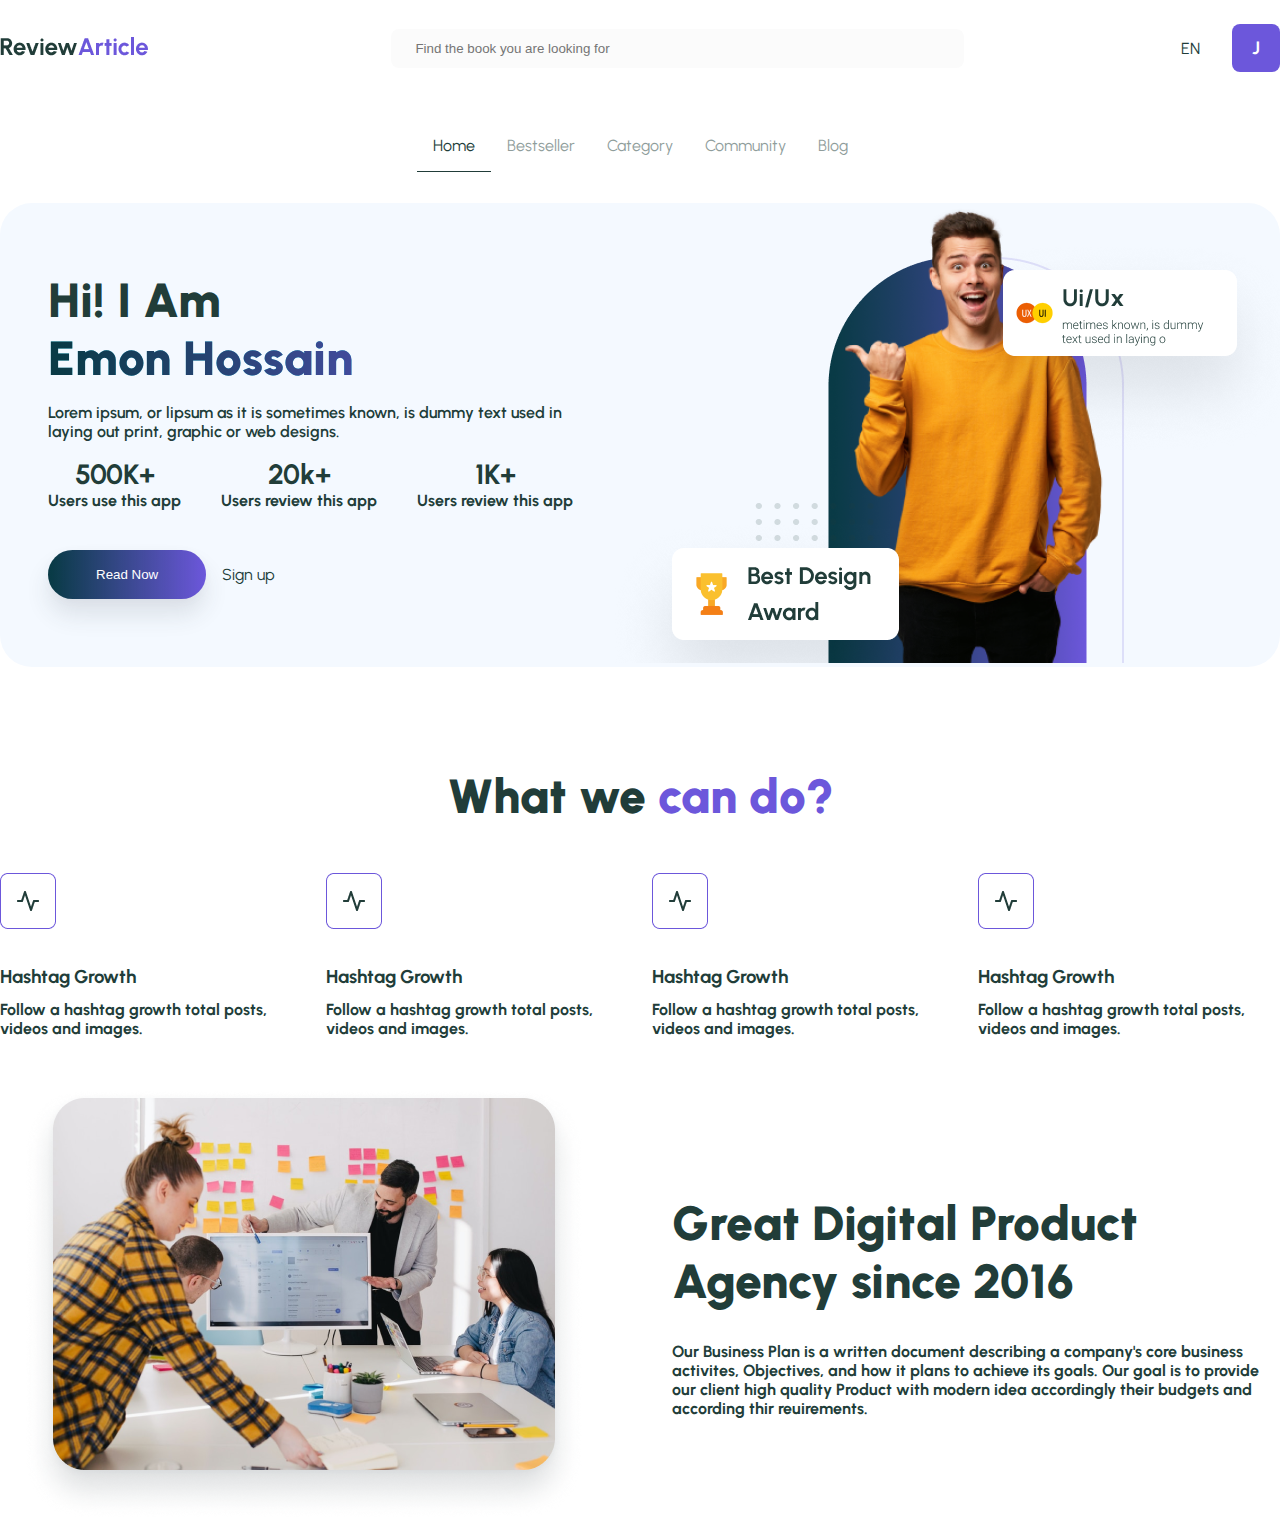
==== index.html @ e0dcfd5f "What we can do section" ====
<!DOCTYPE html>
<html lang="en">
  <head>
    <meta charset="UTF-8" />
    <meta http-equiv="X-UA-Compatible" content="IE=edge" />
    <meta name="viewport" content="width=device-width, initial-scale=1.0" />
    <title>Product Agency</title>
    <!-- FONT AWESOME -->
    <link
      rel="stylesheet"
      href="https://cdnjs.cloudflare.com/ajax/libs/font-awesome/6.2.1/css/all.min.css"
      integrity="sha512-MV7K8+y+gLIBoVD59lQIYicR65iaqukzvf/nwasF0nqhPay5w/9lJmVM2hMDcnK1OnMGCdVK+iQrJ7lzPJQd1w=="
      crossorigin="anonymous"
      referrerpolicy="no-referrer"
    />
    <!-- FAVICON -->
    <link rel="shortcut icon" href="favicon.ico" type="image/x-icon" />
    <!-- STYLESHEET -->
    <link rel="stylesheet" href="./styles/style.css" />
  </head>
  <body>
    <!-- HEADER SECTION -->
    <header class="header">
      <!-- NAVBAR SECTION -->
      <nav class="nav">
        <div class="navbar">
          <div class="navbar-logo">
            <img src="./images/ReviewArticle.png" alt="logo" />
          </div>
          <div class="navbar-search">
            <input
              type="text"
              placeholder="Find the book you are looking for"
            />
            <i id="search" class="fa-solid fa-magnifying-glass"></i>
          </div>
          <div class="navbar-items">
            <div class="navbar-item">
              <i class="fa-regular fa-bookmark"></i>
            </div>
            <div class="navbar-item">
              <i class="fa-regular fa-moon"></i>
            </div>
            <div class="navbar-item">EN</div>
            <div class="navbar-item item-j">J</div>
          </div>
        </div>
        <div class="nav-menu">
          <ul class="nav-menu-items">
            <li class="nav-menu-item hi-item"><a href="#">Home</a></li>
            <li class="nav-menu-item opa-item"><a href="#">Bestseller</a></li>
            <li class="nav-menu-item opa-item"><a href="#">Category</a></li>
            <li class="nav-menu-item opa-item"><a href="#">Community</a></li>
            <li class="nav-menu-item opa-item"><a href="#">Blog</a></li>
          </ul>
        </div>
      </nav>
    </header>
    <!-- MAIN SECTION -->
    <main class="main">
      <!--  BANNER SECTION -->
      <section class="banner">
        <div class="banner-details">
          <h2 class="banner-title title">Hi! I Am <br /></h2>
          <h2 class="color-title title">Emon Hossain</h2>
          <h4 class="banner-subtitle opacity-text">
            Lorem ipsum, or lipsum as it is sometimes known, is dummy text used
            in laying out print, graphic or web designs.
          </h4>
          <div class="banner-items">
            <div class="banner-item">
              <h3 class="banner-item-title">500K+</h3>
              <h4 class="banner-item-subtitle">Users use this app</h4>
            </div>
            <div class="banner-item">
              <h3 class="banner-item-title">20k+</h3>
              <h4 class="banner-item-subtitle">Users review this app</h4>
            </div>
            <div class="banner-item">
              <h3 class="banner-item-title">1K+</h3>
              <h4 class="banner-item-subtitle">Users review this app</h4>
            </div>
          </div>
          <div class="button">
            <button class="btn-primary">Read Now</button>
            <div class="btn-sign">
              Sign up <i class="fa-solid fa-arrow-right"></i>
            </div>
          </div>
        </div>
        <div class="banner-img">
          <img src="./images/Frame 3.png" alt="" />
        </div>
      </section>
      <!-- WHAT WE CAN DO -->
      <section class="what-we-do">
        <h2 class="do-title title">
          What we <span class="title-color">can do?</span>
        </h2>
        <div class="do-items">
          <div class="do-item">
            <img src="./images/icon/Frame 30.png" alt="img" />
            <h3 class="do-item-title">Hashtag Growth</h3>
            <h4 class="do-item-subtitle">
              Follow a hashtag growth total posts, videos and images.
            </h4>
          </div>
          <div class="do-item">
            <img src="./images/icon/Frame 30.png" alt="img" />
            <h3 class="do-item-title">Hashtag Growth</h3>
            <h4 class="do-item-subtitle">
              Follow a hashtag growth total posts, videos and images.
            </h4>
          </div>
          <div class="do-item">
            <img src="./images/icon/Frame 30.png" alt="img" />
            <h3 class="do-item-title">Hashtag Growth</h3>
            <h4 class="do-item-subtitle">
              Follow a hashtag growth total posts, videos and images.
            </h4>
          </div>
          <div class="do-item">
            <img src="./images/icon/Frame 30.png" alt="img" />
            <h3 class="do-item-title">Hashtag Growth</h3>
            <h4 class="do-item-subtitle">
              Follow a hashtag growth total posts, videos and images.
            </h4>
          </div>
        </div>
        <div class="agency-items">
          <div class="agency-items-img">
            <img src="./images/vimg.png" alt="img" />
          </div>
          <div class="agency-items-details">
            <h2 class="agency-items-details-title title">
              Great Digital Product Agency since 2016
            </h2>
            <h4 class="agency-items-details-subtitle">
              Our Business Plan is a written document describing a company's
              core business activites, Objectives, and how it plans to achieve
              its goals. Our goal is to provide our client high quality Product
              with modern idea accordingly their budgets and according thir
              reuirements.
            </h4>
          </div>
        </div>
      </section>
    </main>
  </body>
</html>
---- styles/style.css ----
/* FONT */
@import url("https://fonts.googleapis.com/css2?family=Urbanist:wght@400;500;600;700;800&display=swap");

/* UTILITIES */
:root {
  --primary-color: #6c57db;
  --secondary-color: linear-gradient(
      270.04deg,
      #6c57db 0.05%,
      rgba(12, 25, 31, 0.79) 97.84%
    ),
    #00b8d9;
  --bg-color: #f4f9ff;
  --main-text-color: #213d39;
  --white-text-color: #ffffff;
}

body {
  font-family: "Urbanist", sans-serif;
  color: var(--main-text-color);
}

* {
  margin: 0;
  padding: 0;
  box-sizing: border-box;
}

html {
  font-size: 16px;
}

.btn-primary {
  background: linear-gradient(
      270.04deg,
      #6c57db 0.05%,
      rgba(12, 25, 31, 0.79) 97.84%
    ),
    #00b8d9;
  box-shadow: 0px 2px 8px rgba(117, 131, 142, 0.04),
    0px 16px 24px rgba(52, 60, 68, 0.12);
  border-radius: 2rem;
  color: #ffffff;
  padding: 1.06rem 3rem;
  border: none;
}

.title {
  font-weight: 900;
  font-size: 3rem;
}

.title-color {
  color: var(--primary-color);
}

.opacity-text {
  font-weight: 600;
  font-size: 1rem;
  color: var(--main-text-color);
}

/* NAVBAR STYLES */
.navbar {
  display: flex;
  justify-content: space-between;
  align-items: center;
  gap: 2rem;
  max-width: 90rem;
  width: 100%;
  margin: auto;
  margin-top: 1.5rem;
  margin-bottom: 3rem;
}

.navbar-search {
  display: flex;
  align-items: center;
  justify-content: center;
  /* max-width: 60vh; */
  width: 100%;
}

.navbar-search input {
  padding: 0.75rem 1.5rem;
  background: #fbfbfb;
  color: #949ca9;
  border-radius: 0.5rem;
  max-width: 573px;
  width: 100%;
  border: none;
  /* margin: auto; */
}

#search {
  margin-left: -5.62rem;
}

.navbar-items {
  display: flex;
  justify-content: space-between;
  align-items: center;
  gap: 2rem;
}

.navbar-item {
  cursor: pointer;
}

.item-j {
  display: flex;
  justify-content: center;
  align-items: center;
  font-weight: 700;
  font-size: 1.125rem;
  width: 3rem;
  height: 3rem;
  border-radius: 0.5rem;
  background-color: var(--primary-color);
  color: var(--white-text-color);
}

.nav-menu {
  margin-bottom: 2rem;
  max-width: 90rem;
  width: 100%;
  margin: auto;
}

.nav-menu-items {
  display: flex;
  justify-content: center;
  align-items: center;
  list-style: none;
  padding: 1rem;
}

.hi-item a {
  color: var(--main-text-color);
  border-bottom: 1px solid var(--main-text-color);
}

.opa-item a {
  opacity: 0.5;
  color: var(--main-text-color);
}

.nav-menu-item {
  /* padding: 1rem; */
}

.nav-menu-item a {
  text-decoration: none;
  padding: 1rem;
}

/* BANNER SECTION */
.banner {
  display: flex;
  justify-content: space-evenly;
  align-items: center;
  gap: 1.5rem;
  max-width: 90rem;
  width: 100%;
  margin: auto;
  background: #f4f9ff;
  backdrop-filter: blur(80px);
  border-radius: 2rem;
  margin-top: 2rem;
}

.banner-details {
  padding: 1.5rem 0 1.5rem 3rem;
}

.banner-title {
  color: var(--main-text-color);
}

.color-title {
  background: var(--secondary-color);
  -webkit-background-clip: text;
  -webkit-text-fill-color: transparent;
  background-clip: text;
}

.banner-subtitle {
  margin: 1rem 0;
}

.banner-items {
  display: flex;
  align-items: center;
  gap: 2.5rem;
  margin-bottom: 2.5rem;
}

.banner-item {
  text-align: center;
}

.banner-item-title {
  font-size: 1.75rem;
  color: var(--main-text-color);
}

.banner-item-subtitle {
  color: var(--main-text-color);
}

.button {
  display: flex;
  align-items: center;
  gap: 1rem;
}

.btn-sign {
  display: flex;
  align-items: center;
  gap: 0.25rem;
  color: var(--main-text-color);
}

/* WHAT WE CAN DO STYLES */
.what-we-do {
  display: grid;
  grid-template-columns: repeat(1, 1fr);
  justify-items: center;
  gap: 3rem;
  margin: auto;
  margin-top: 6.25rem;
  max-width: 90rem;
  width: 100%;
}

.do-items {
  display: grid;
  grid-template-columns: repeat(4, 1fr);
  gap: 1.5rem;
}

.do-item-title {
  margin: 2rem 0 0.75rem;
}

.do-item-subtitle {
}

.agency-items {
  display: grid;
  grid-template-columns: repeat(2, 1fr);
  align-items: center;
  justify-items: center;
  gap: 4rem;
}

.agency-items-details-title {
  color: var(--main-text-color);
}

.agency-items-details-subtitle {
  margin-top: 2rem;
  color: var(--main-text-color);
}
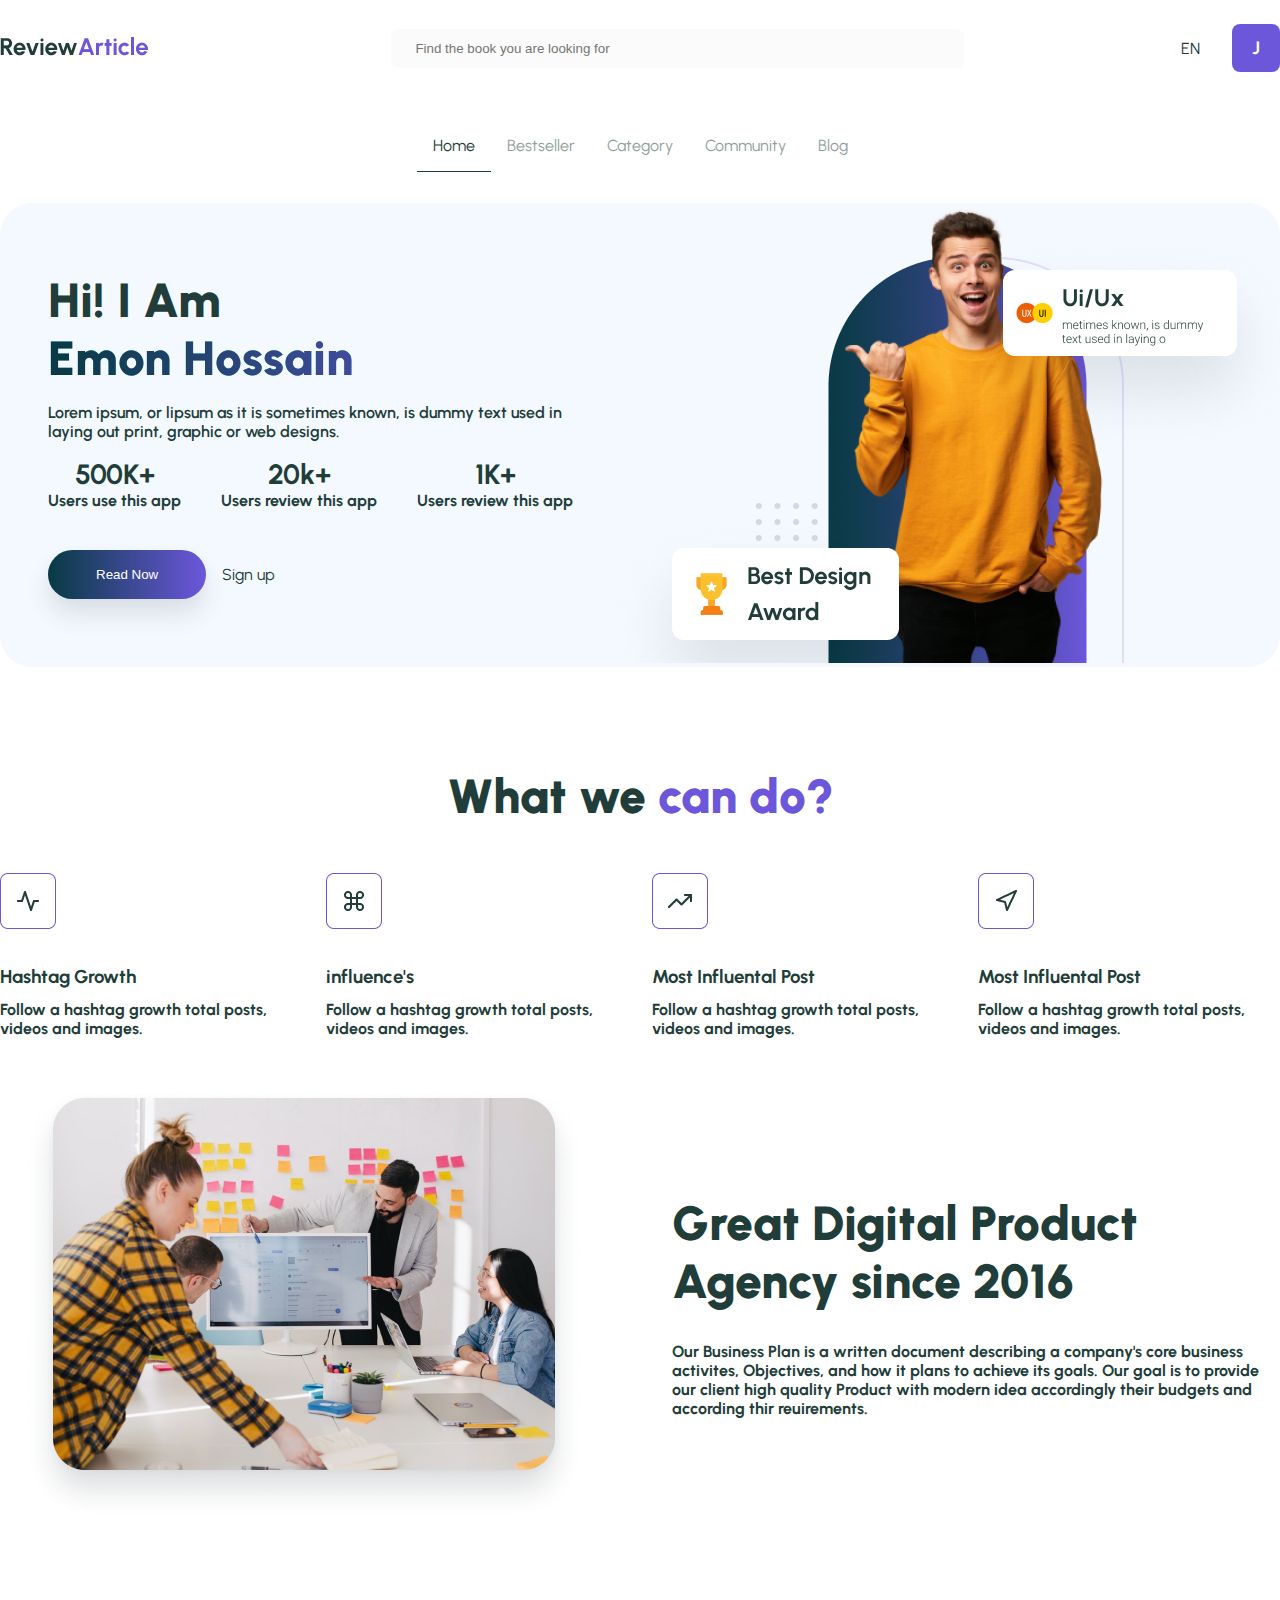
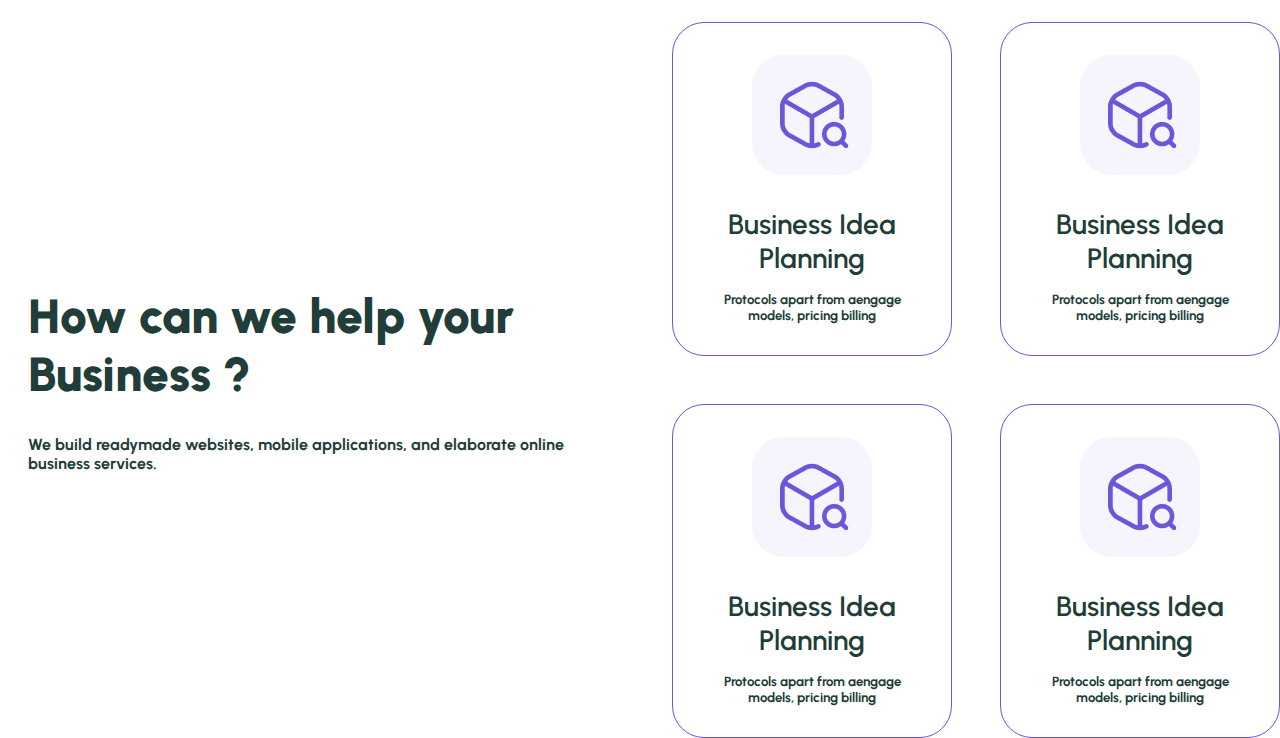
==== commit 1c9cf4e9: "Business section" ====
--- a/index.html
+++ b/index.html
@@ -106,22 +106,22 @@
             </h4>
           </div>
           <div class="do-item">
-            <img src="./images/icon/Frame 30.png" alt="img" />
-            <h3 class="do-item-title">Hashtag Growth</h3>
+            <img src="./images/icon/Frame 30 (1).png" alt="img" />
+            <h3 class="do-item-title">influence's</h3>
             <h4 class="do-item-subtitle">
               Follow a hashtag growth total posts, videos and images.
             </h4>
           </div>
           <div class="do-item">
-            <img src="./images/icon/Frame 30.png" alt="img" />
-            <h3 class="do-item-title">Hashtag Growth</h3>
+            <img src="./images/icon/Frame 30 (2).png" alt="img" />
+            <h3 class="do-item-title">Most Influental Post</h3>
             <h4 class="do-item-subtitle">
               Follow a hashtag growth total posts, videos and images.
             </h4>
           </div>
           <div class="do-item">
-            <img src="./images/icon/Frame 30.png" alt="img" />
-            <h3 class="do-item-title">Hashtag Growth</h3>
+            <img src="./images/icon/Frame 30 (3).png" alt="img" />
+            <h3 class="do-item-title">Most Influental Post</h3>
             <h4 class="do-item-subtitle">
               Follow a hashtag growth total posts, videos and images.
             </h4>
@@ -145,6 +145,48 @@
           </div>
         </div>
       </section>
+      <!-- BUSINESS SECTION -->
+      <section class="business">
+        <div class="business-details">
+          <h2 class="business-details-title title">
+            How can we help your Business ?
+          </h2>
+          <h4 class="business-details-subtile">
+            We build readymade websites, mobile applications, and elaborate
+            online business services.
+          </h4>
+        </div>
+        <div class="business-items">
+          <div class="business-item">
+            <img src="./images/icon/Frame 6836.png" alt="icon" />
+            <h3 class="business-item-title">Business Idea Planning</h3>
+            <h5 class="business-item-subtitle">
+              Protocols apart from aengage models, pricing billing
+            </h5>
+          </div>
+          <div class="business-item">
+            <img src="./images/icon/Frame 6836.png" alt="icon" />
+            <h3 class="business-item-title">Business Idea Planning</h3>
+            <h5 class="business-item-subtitle">
+              Protocols apart from aengage models, pricing billing
+            </h5>
+          </div>
+          <div class="business-item">
+            <img src="./images/icon/Frame 6836.png" alt="icon" />
+            <h3 class="business-item-title">Business Idea Planning</h3>
+            <h5 class="business-item-subtitle">
+              Protocols apart from aengage models, pricing billing
+            </h5>
+          </div>
+          <div class="business-item">
+            <img src="./images/icon/Frame 6836.png" alt="icon" />
+            <h3 class="business-item-title">Business Idea Planning</h3>
+            <h5 class="business-item-subtitle">
+              Protocols apart from aengage models, pricing billing
+            </h5>
+          </div>
+        </div>
+      </section>
     </main>
   </body>
 </html>
--- a/styles/style.css
+++ b/styles/style.css
@@ -262,3 +262,46 @@
   margin-top: 2rem;
   color: var(--main-text-color);
 }
+
+/* BUSINESS STYLES */
+.business {
+  display: grid;
+  grid-template-columns: repeat(2, 1fr);
+  justify-items: center;
+  align-items: center;
+  gap: 4rem;
+  max-width: 90rem;
+  width: 100%;
+  margin: auto;
+  margin-top: 6rem;
+}
+
+.business-details {
+  padding: 0 0 0 1.75rem;
+}
+
+.business-details-title {
+  margin-bottom: 2rem;
+}
+
+.business-items {
+  display: grid;
+  grid-template-columns: repeat(2, 1fr);
+  gap: 3rem;
+}
+
+.business-item {
+  border: 1px solid #6c57db;
+  border-radius: 32px;
+  padding: 2rem;
+  text-align: center;
+}
+
+.business-item-title {
+  font-weight: 600;
+  font-size: 28px;
+  margin: 1.75rem 0 1rem;
+}
+
+.business-item-subtitle {
+}
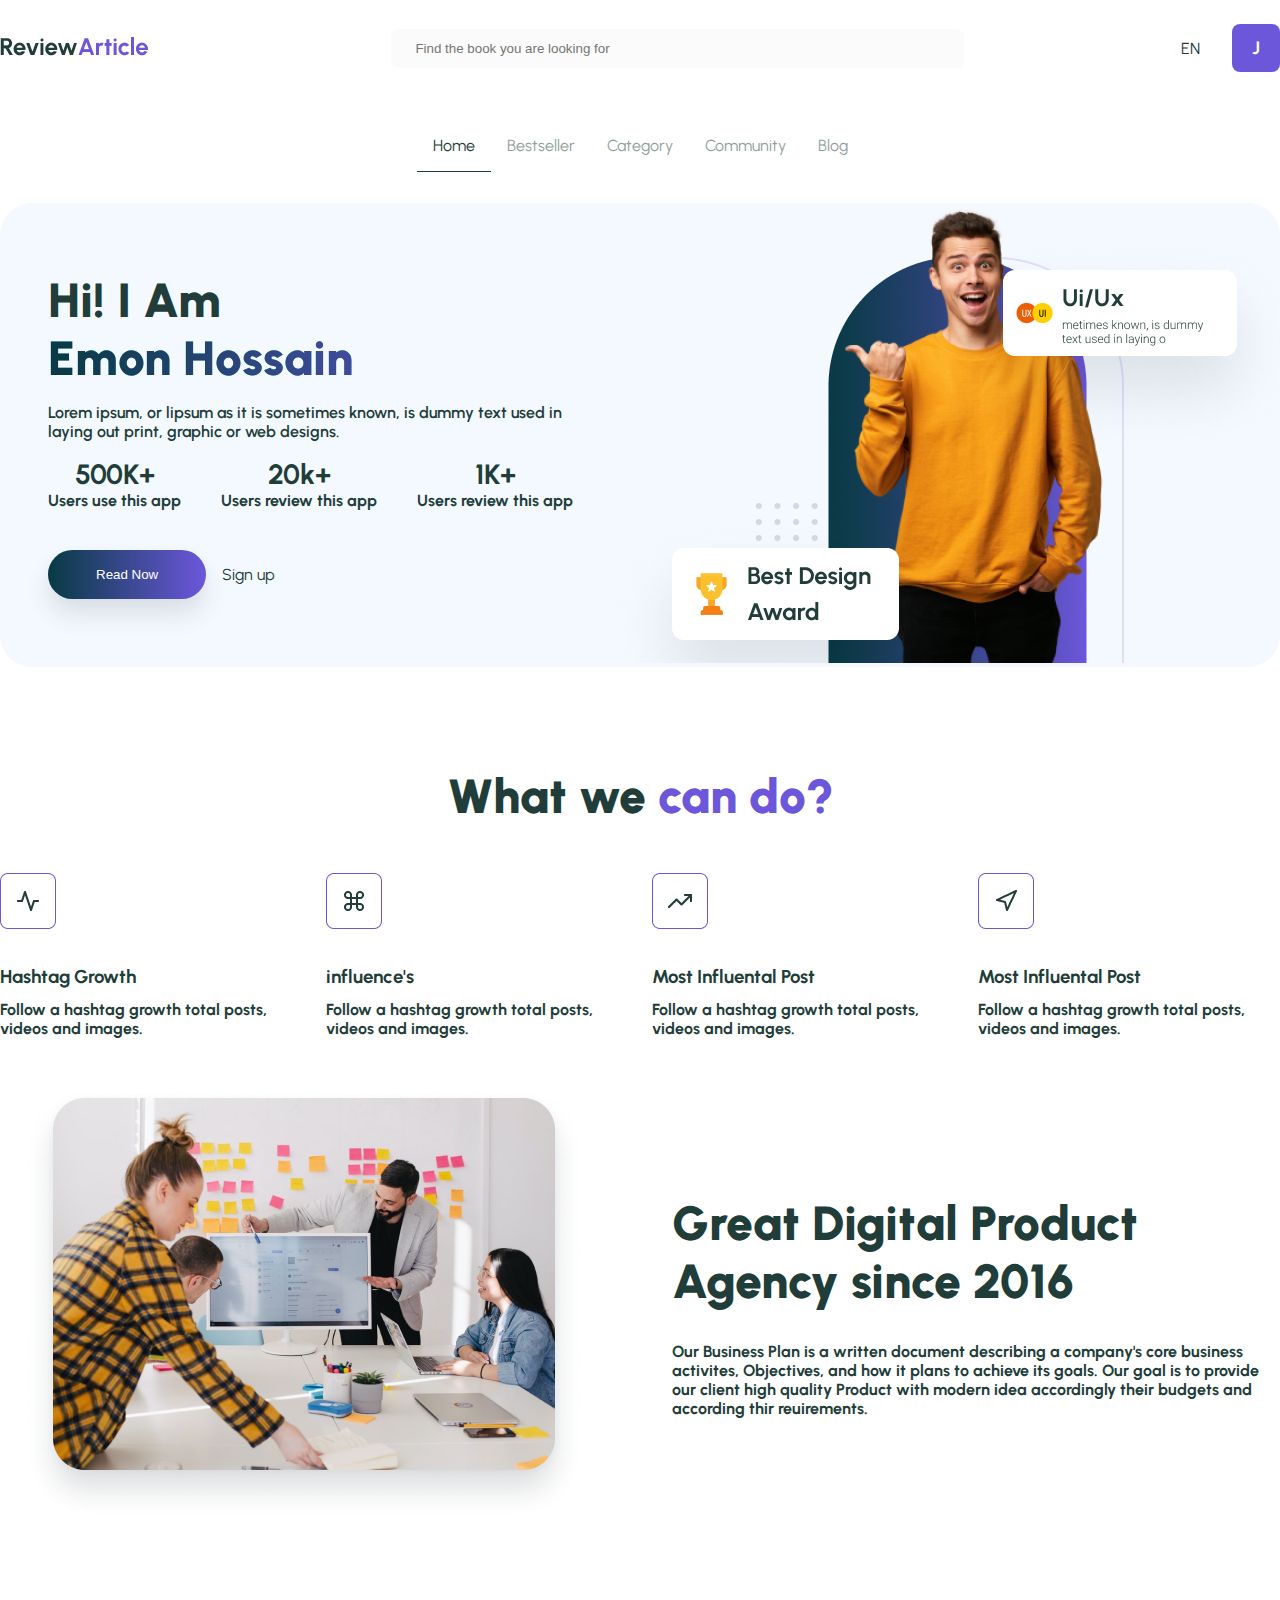
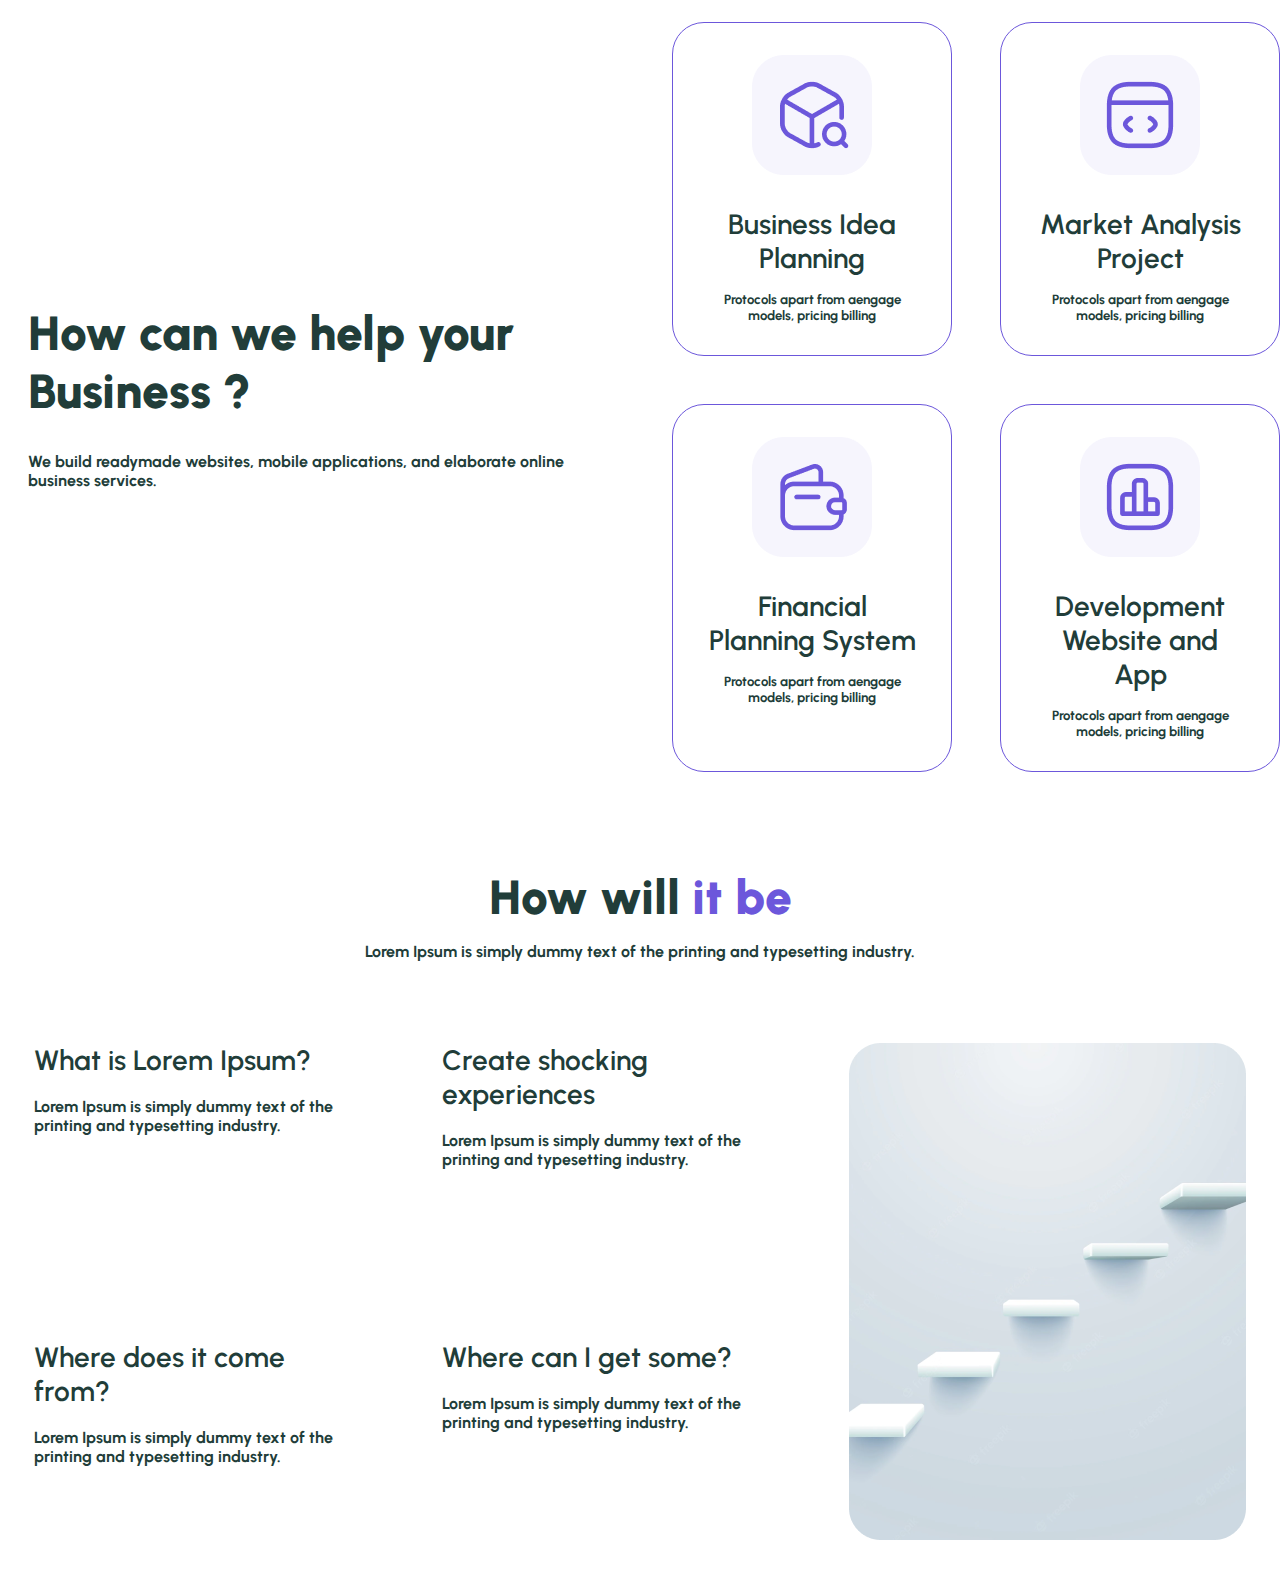
==== commit 4dbb79b1: "experience section" ====
--- a/index.html
+++ b/index.html
@@ -165,25 +165,72 @@
             </h5>
           </div>
           <div class="business-item">
-            <img src="./images/icon/Frame 6836.png" alt="icon" />
-            <h3 class="business-item-title">Business Idea Planning</h3>
-            <h5 class="business-item-subtitle">
-              Protocols apart from aengage models, pricing billing
-            </h5>
-          </div>
-          <div class="business-item">
-            <img src="./images/icon/Frame 6836.png" alt="icon" />
-            <h3 class="business-item-title">Business Idea Planning</h3>
-            <h5 class="business-item-subtitle">
-              Protocols apart from aengage models, pricing billing
-            </h5>
-          </div>
-          <div class="business-item">
-            <img src="./images/icon/Frame 6836.png" alt="icon" />
-            <h3 class="business-item-title">Business Idea Planning</h3>
-            <h5 class="business-item-subtitle">
-              Protocols apart from aengage models, pricing billing
-            </h5>
+            <img src="./images/icon/Frame 6833.png" alt="icon" />
+            <h3 class="business-item-title">Market Analysis Project</h3>
+            <h5 class="business-item-subtitle">
+              Protocols apart from aengage models, pricing billing
+            </h5>
+          </div>
+          <div class="business-item">
+            <img src="./images/icon/Frame 6835.png" alt="icon" />
+            <h3 class="business-item-title">Financial Planning System</h3>
+            <h5 class="business-item-subtitle">
+              Protocols apart from aengage models, pricing billing
+            </h5>
+          </div>
+          <div class="business-item">
+            <img src="./images/icon/Frame 6834.png" alt="icon" />
+            <h3 class="business-item-title">Development Website and App</h3>
+            <h5 class="business-item-subtitle">
+              Protocols apart from aengage models, pricing billing
+            </h5>
+          </div>
+        </div>
+      </section>
+      <!-- EXPERIENCE SECTION -->
+      <section class="experience">
+        <div class="experience-details">
+          <h2 class="experience-details-title title">
+            How will <span class="title-color">it be</span>
+          </h2>
+          <h4 class="experience-details-subtitle">
+            Lorem Ipsum is simply dummy text of the printing and typesetting
+            industry.
+          </h4>
+        </div>
+        <div class="experience-info-items">
+          <div class="experience-info-item">
+            <h2 class="experience-info-item-title">What is Lorem Ipsum?</h2>
+            <h4 class="experience-info-item-subtitle">
+              Lorem Ipsum is simply dummy text of the printing and typesetting
+              industry.
+            </h4>
+          </div>
+          <div class="experience-info-item">
+            <h2 class="experience-info-item-title">
+              Create shocking experiences
+            </h2>
+            <h4 class="experience-info-item-subtitle">
+              Lorem Ipsum is simply dummy text of the printing and typesetting
+              industry.
+            </h4>
+          </div>
+          <div class="experience-info-item item-img">
+            <img src="./images/Frame 4176.png" alt="img" />
+          </div>
+          <div class="experience-info-item">
+            <h2 class="experience-info-item-title">Where does it come from?</h2>
+            <h4 class="experience-info-item-subtitle">
+              Lorem Ipsum is simply dummy text of the printing and typesetting
+              industry.
+            </h4>
+          </div>
+          <div class="experience-info-item">
+            <h2 class="experience-info-item-title">Where can I get some?</h2>
+            <h4 class="experience-info-item-subtitle">
+              Lorem Ipsum is simply dummy text of the printing and typesetting
+              industry.
+            </h4>
           </div>
         </div>
       </section>
--- a/styles/style.css
+++ b/styles/style.css
@@ -305,3 +305,54 @@
 
 .business-item-subtitle {
 }
+
+/* EXPERIENCE STYLES */
+.experience {
+  display: grid;
+  grid-template-columns: repeat(1, 1fr);
+  align-items: center;
+  justify-items: center;
+  gap: 3rem;
+  max-width: 90rem;
+  width: 100%;
+  margin: auto;
+  margin-top: 6rem;
+}
+
+.experience-details {
+  text-align: center;
+}
+
+.experience-details-title {
+  margin-bottom: 1rem;
+}
+
+.experience-info-items {
+  display: grid;
+  grid-template-columns: repeat(3, 1fr);
+  grid-template-rows: repeat(2, 1fr);
+  gap: 1.5rem;
+}
+
+.experience-info-item {
+  border-radius: 32px;
+  padding: 2rem;
+  border: 2px solid white;
+}
+
+.experience-info-item:hover {
+  border: 2px solid #6c57db;
+}
+
+.item-img {
+  grid-row: span 2;
+}
+
+.experience-info-item-title {
+  font-weight: 600;
+  font-size: 1.75rem;
+}
+
+.experience-info-item-subtitle {
+  margin-top: 1.25rem;
+}
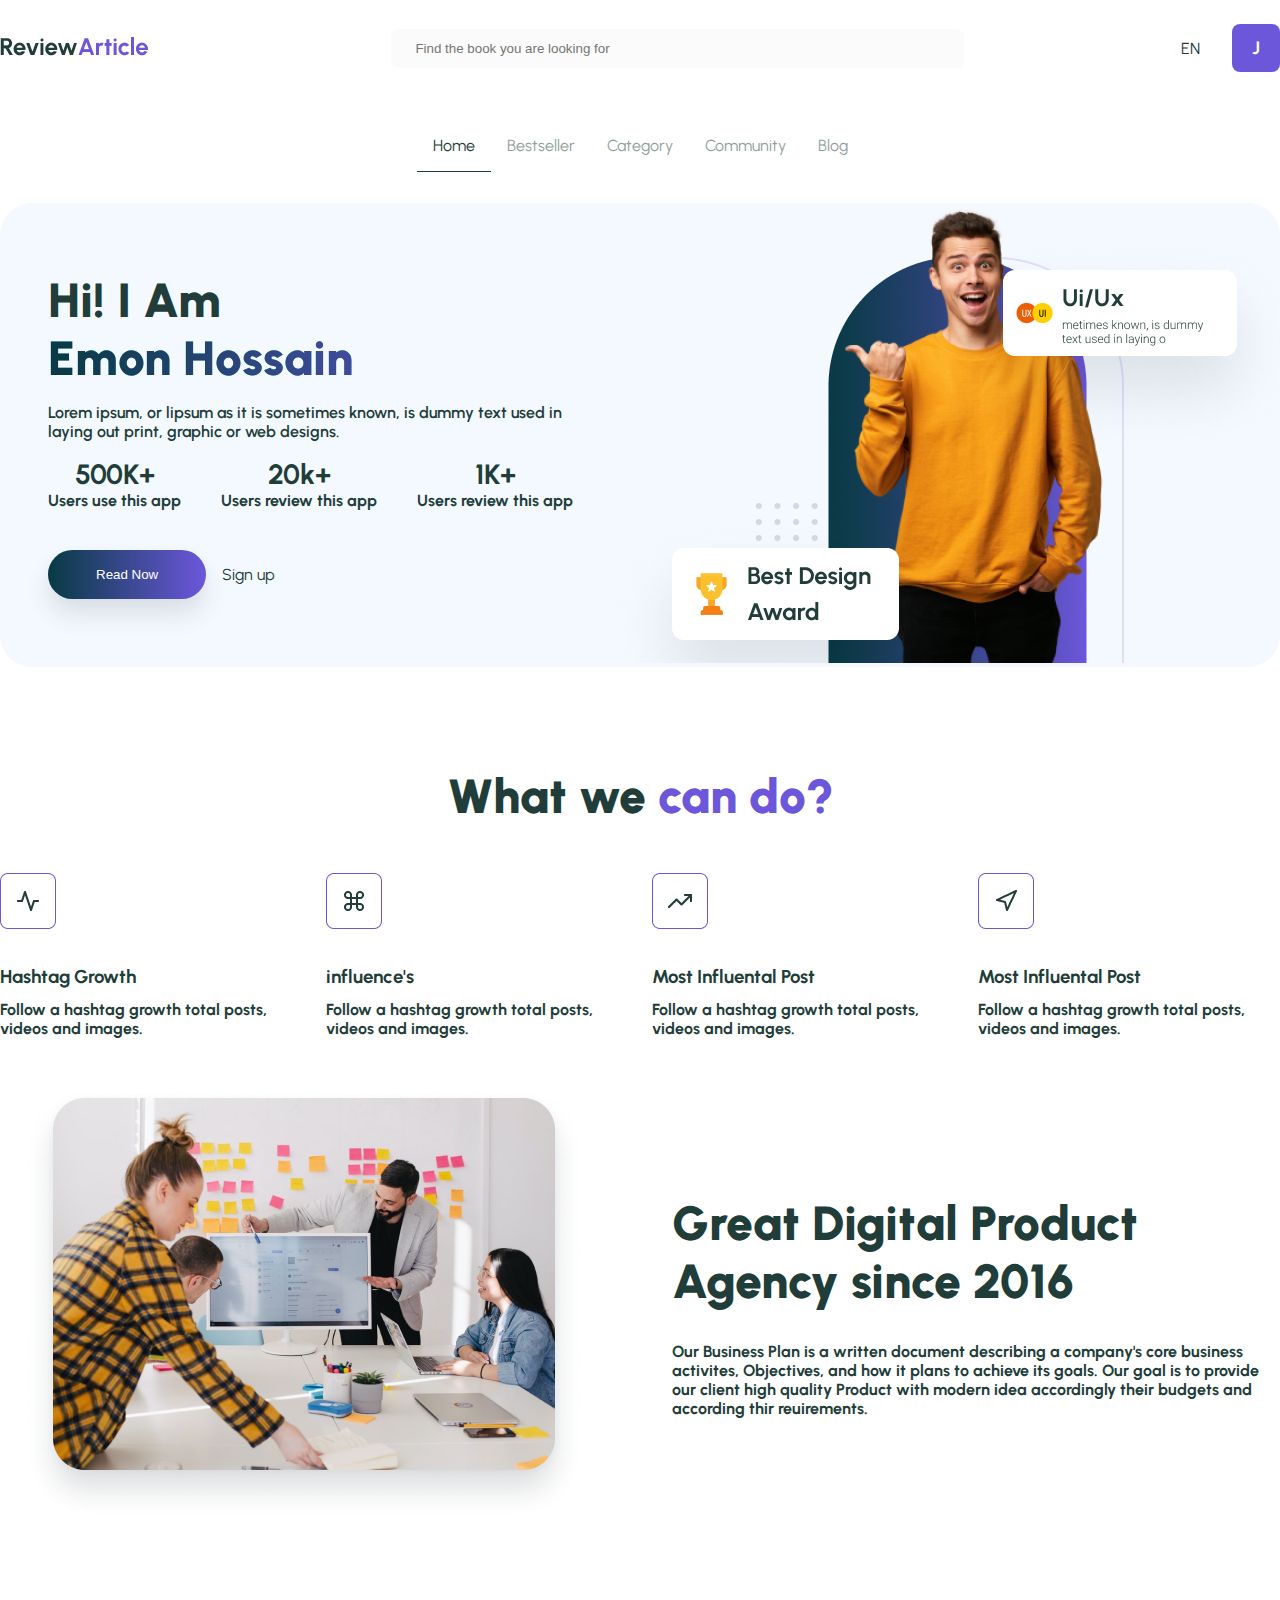
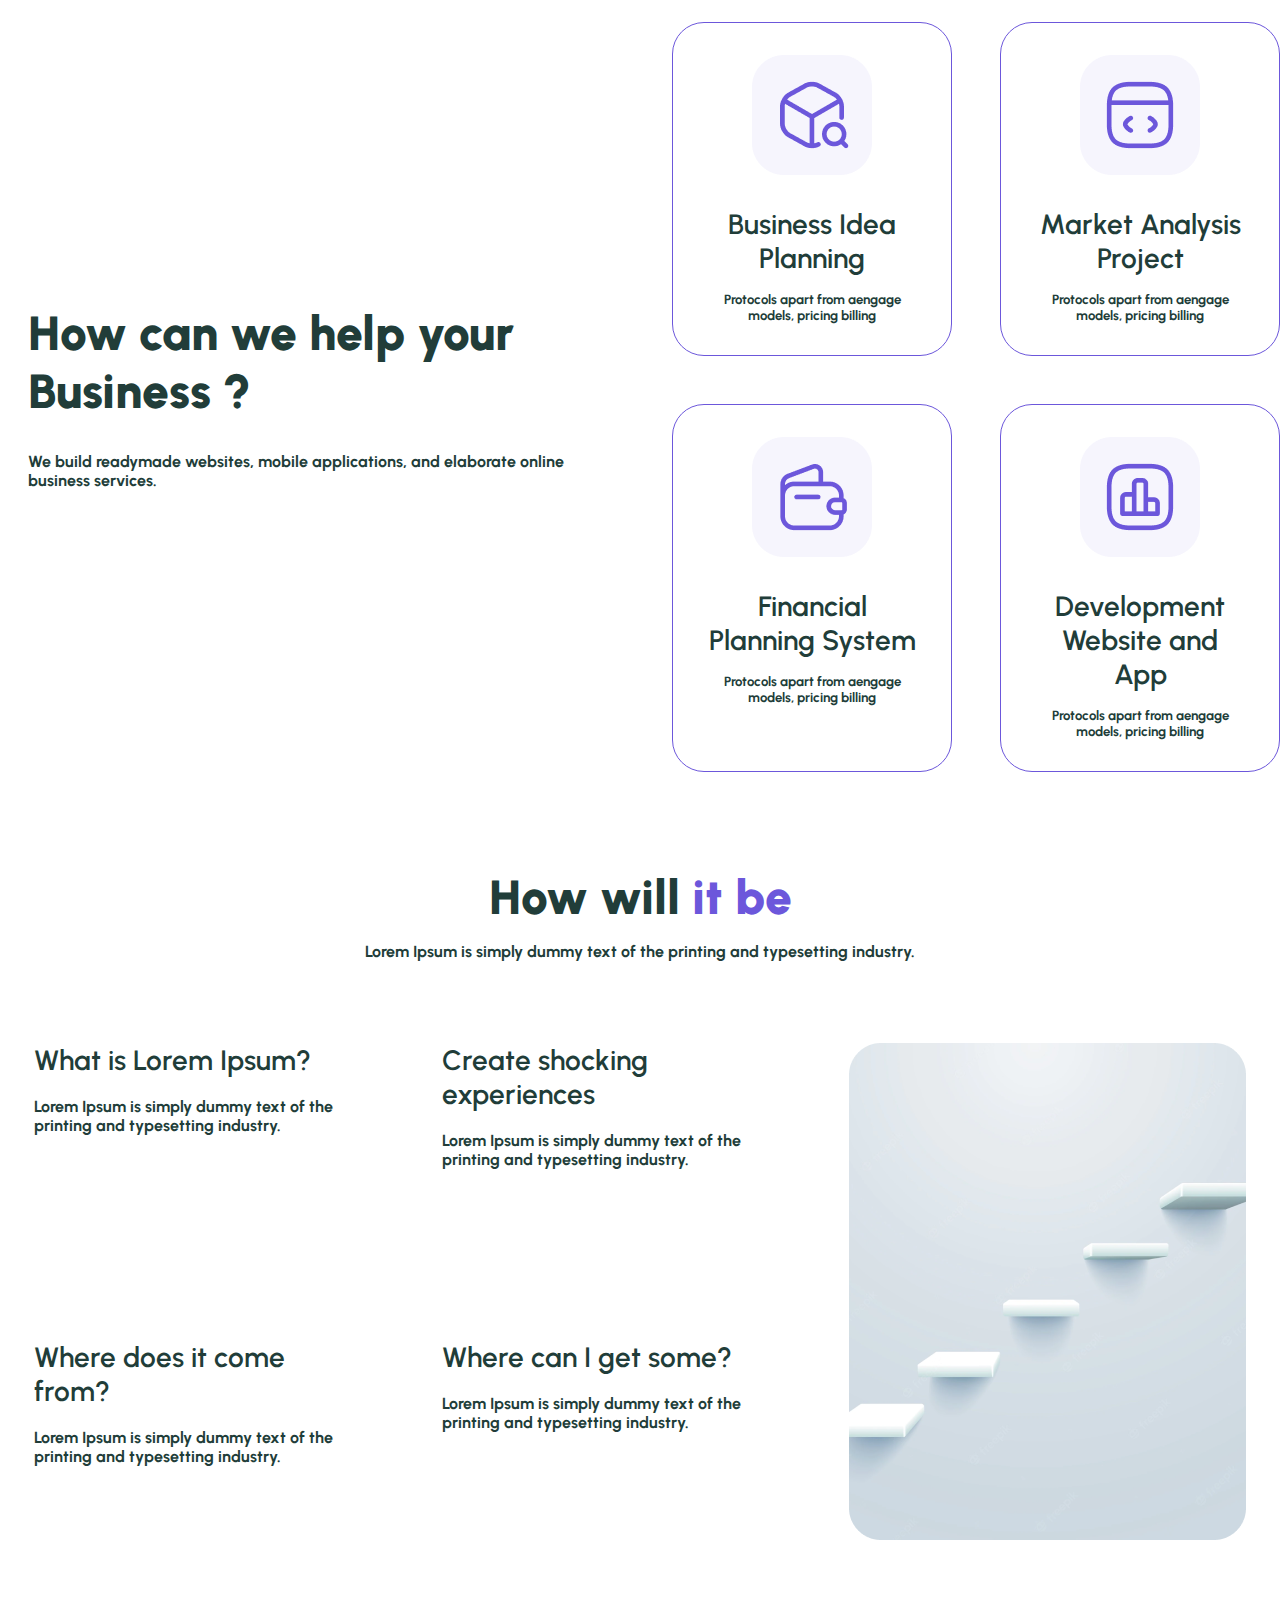
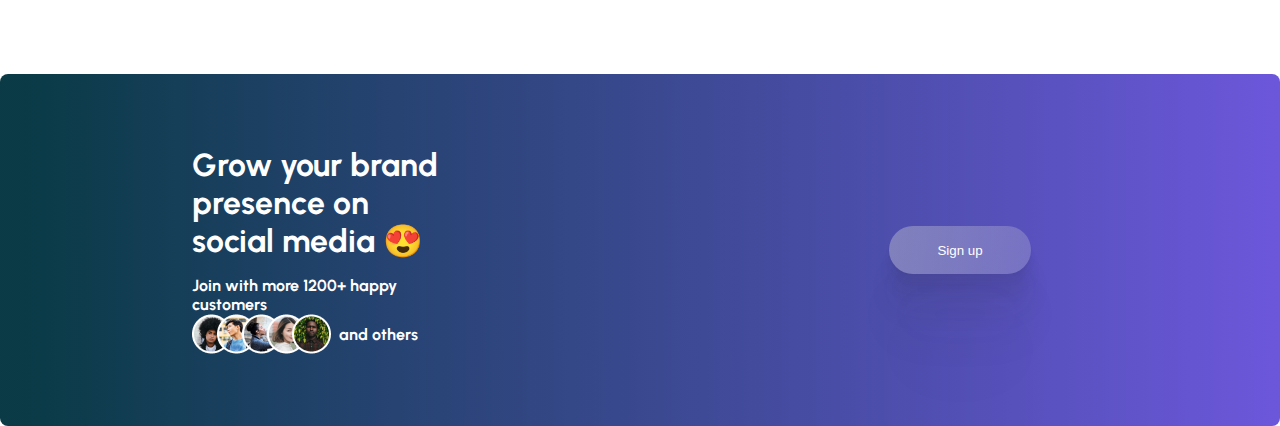
==== commit 994762c1: "Grow section" ====
--- a/index.html
+++ b/index.html
@@ -234,6 +234,24 @@
           </div>
         </div>
       </section>
+      <!-- GROW SECTION -->
+      <section class="grow">
+        <div class="grow-details">
+          <h2 class="grow-details-title">
+            Grow your brand presence on social media 😍
+          </h2>
+          <div class="grow-details-subtitle">
+            <h4>Join with more 1200+ happy customers</h4>
+            <div class="img-text">
+              <img src="./images/Frame 43.png" alt="img" />
+              <h4>and others</h4>
+            </div>
+          </div>
+        </div>
+        <div class="grow-button">
+          <button class="btn-secondary">Sign up</button>
+        </div>
+      </section>
     </main>
   </body>
 </html>
--- a/styles/style.css
+++ b/styles/style.css
@@ -45,6 +45,26 @@
   border: none;
 }
 
+.btn-secondary {
+  background: linear-gradient(
+    98.99deg,
+    rgba(217, 217, 217, 0.4) -25.81%,
+    rgba(217, 217, 217, 0.2) 130.94%
+  );
+  /* shadow-btn */
+
+  box-shadow: 0px 100px 80px rgba(49, 49, 49, 0.02),
+    0px 64px 46px rgba(49, 49, 49, 0.04),
+    0px 38.52px 25.48px rgba(49, 49, 49, 0.0607),
+    0px 20px 13px rgba(49, 49, 49, 0.05),
+    0px 8.15px 6.52px rgba(49, 49, 49, 0.0393),
+    0px 1.85px 3.15px rgba(49, 49, 49, 0.0241);
+  border-radius: 2rem;
+  color: #ffffff;
+  padding: 1.06rem 3rem;
+  border: none;
+}
+
 .title {
   font-weight: 900;
   font-size: 3rem;
@@ -356,3 +376,42 @@
 .experience-info-item-subtitle {
   margin-top: 1.25rem;
 }
+
+/* GROW STYLES */
+.grow {
+  display: grid;
+  grid-template-columns: repeat(2, 1fr);
+  justify-items: center;
+  align-items: center;
+  background: var(--secondary-color);
+  border-radius: 8px;
+  max-width: 90rem;
+  width: 100%;
+  margin: auto;
+  margin-top: 6rem;
+  /* padding: 4.5rem; */
+}
+
+.grow-details {
+  padding: 4.5rem 12rem;
+}
+
+.grow-details-title {
+  font-weight: 700;
+  font-size: 2rem;
+  color: var(--white-text-color);
+  margin-bottom: 1rem;
+}
+
+.grow-details-subtitle {
+  color: var(--white-text-color);
+  /* display: flex;
+  align-items: center; */
+  /* gap: 0.5rem; */
+}
+
+.img-text {
+  display: flex;
+  align-items: center;
+  gap: 0.5rem;
+}
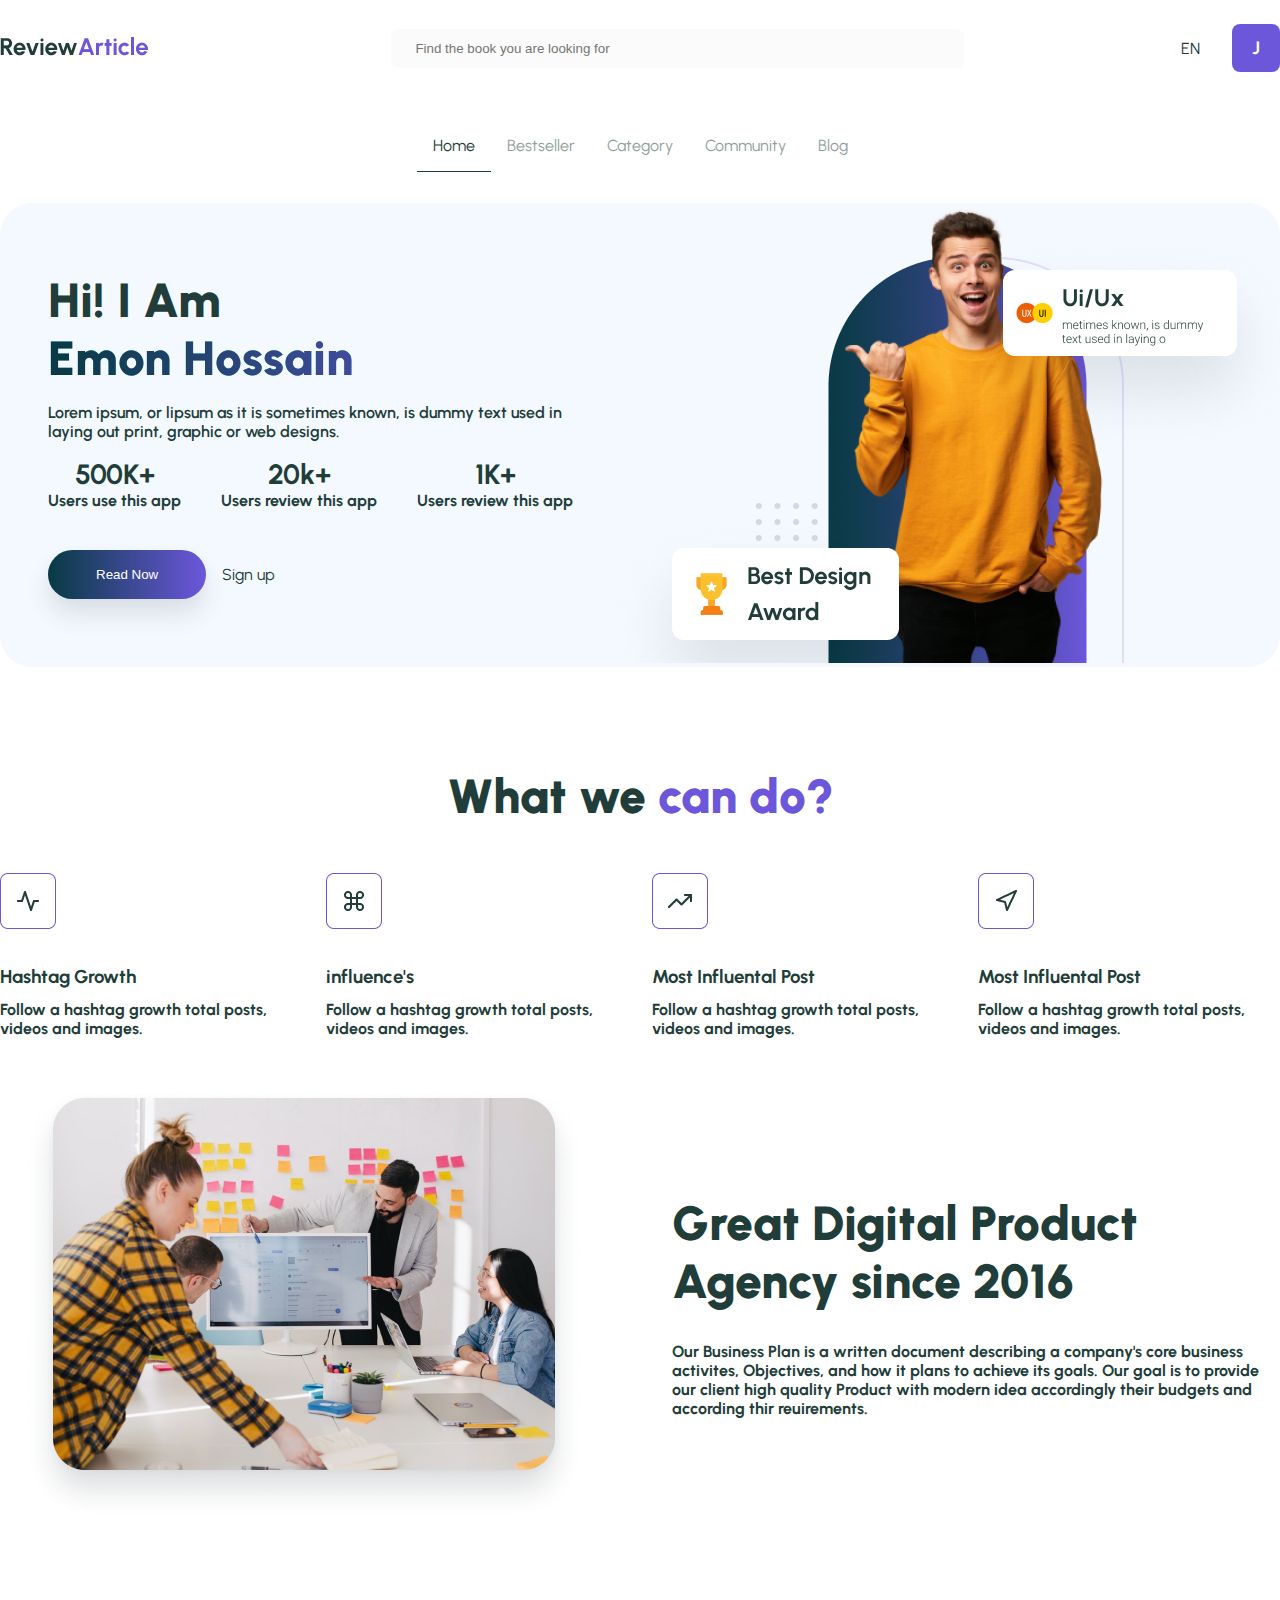
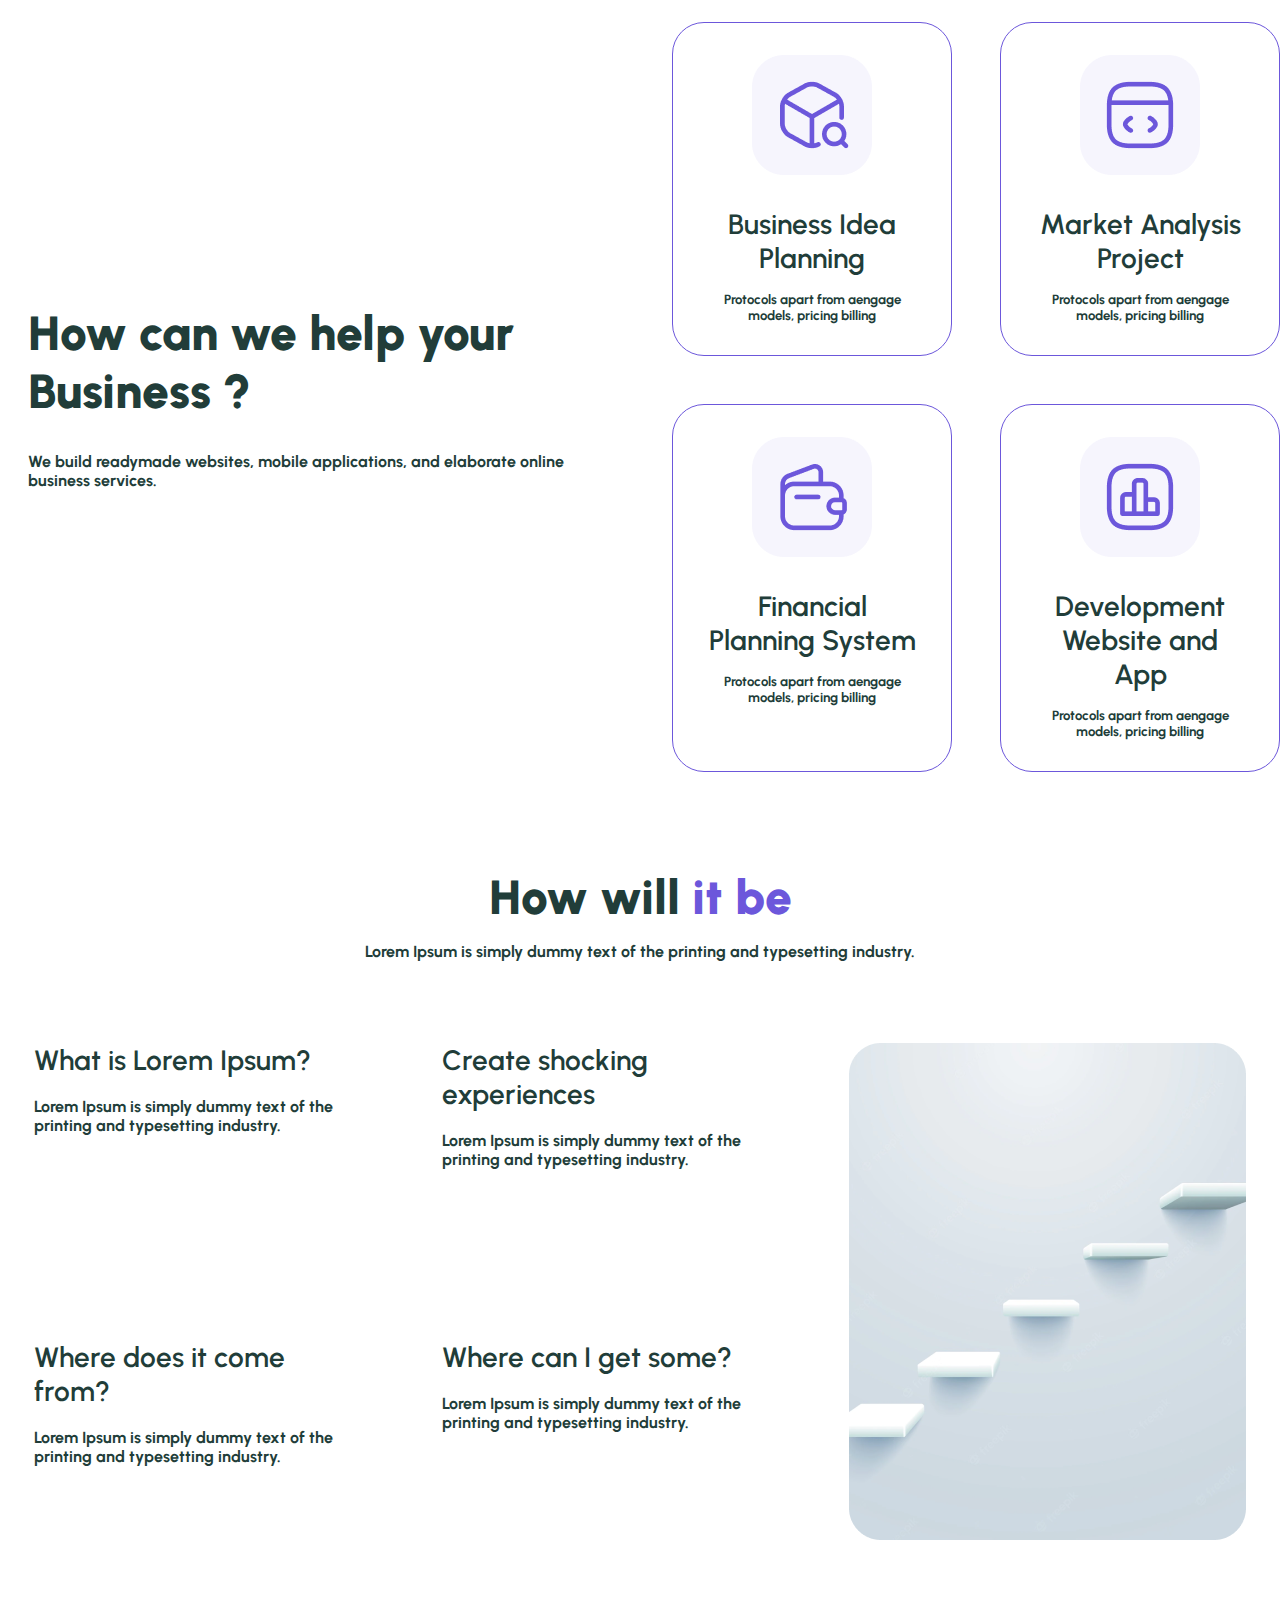
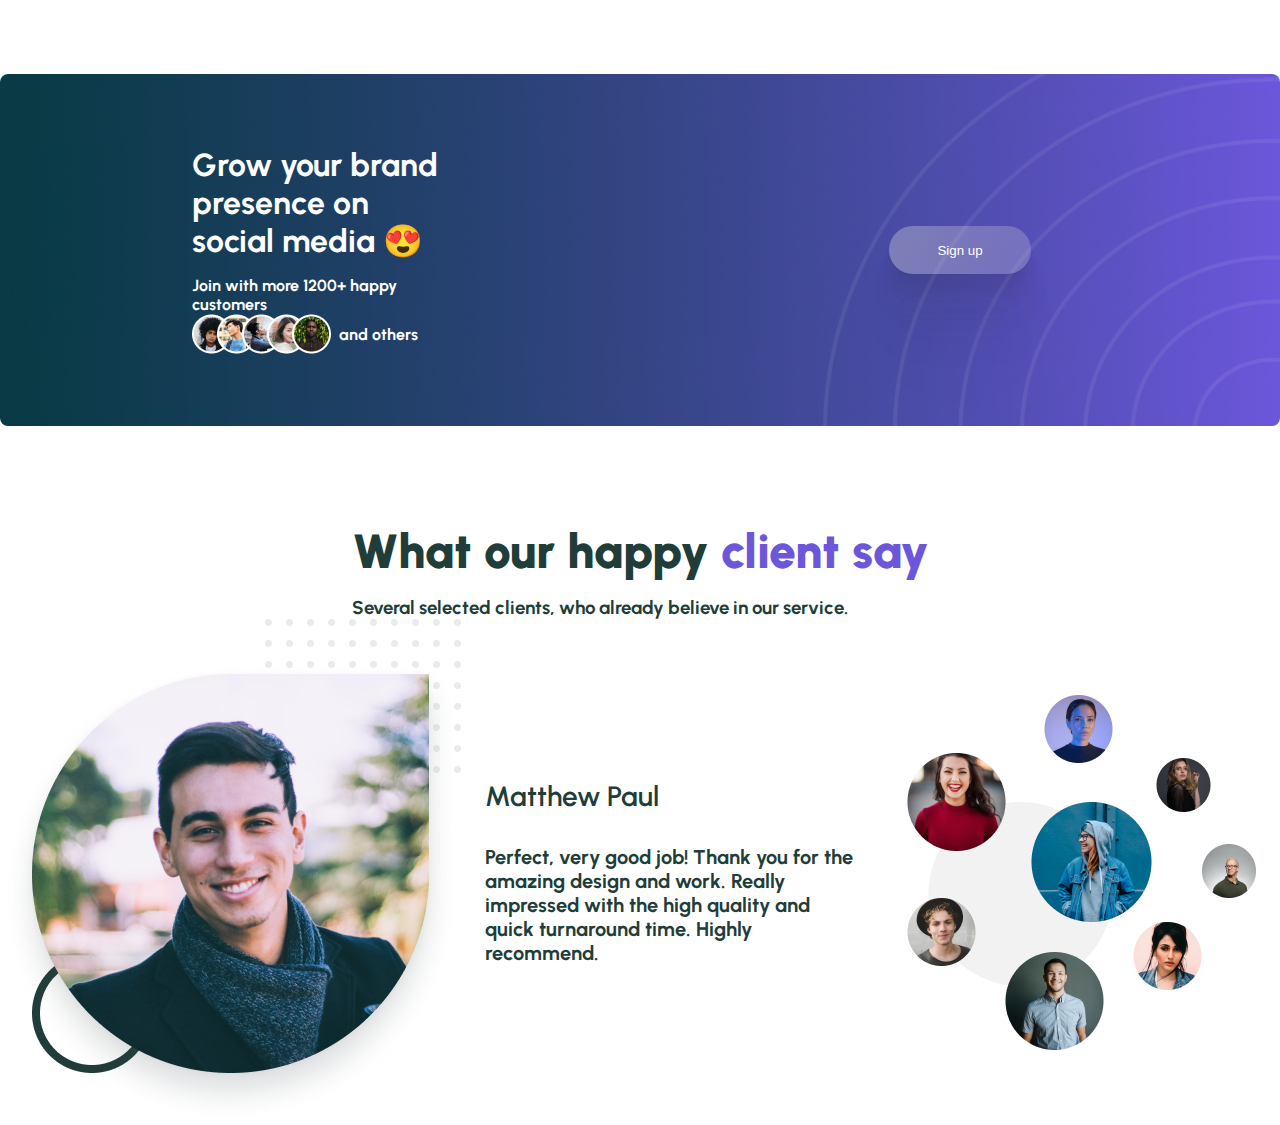
==== commit c92927dd: "Client section" ====
--- a/index.html
+++ b/index.html
@@ -252,6 +252,29 @@
           <button class="btn-secondary">Sign up</button>
         </div>
       </section>
+      <!-- CLIENT SECTION -->
+      <section class="client">
+        <div class="client-details">
+          <h1 class="client-details-title title">
+            What our happy <span class="title-color">client say</span>
+          </h1>
+          <h3 class="client-details-subtitle">
+            Several selected clients, who already believe in our service.
+          </h3>
+        </div>
+        <div class="client-info">
+          <img src="./images/Frame 6839.png" alt="img" />
+          <div class="client-info-des">
+            <h3 class="client-info-title">Matthew Paul</h3>
+            <h4 class="client-info-subtitle">
+              Perfect, very good job! Thank you for the amazing design and work.
+              Really impressed with the high quality and quick turnaround time.
+              Highly recommend.
+            </h4>
+          </div>
+          <img src="./images/Frame 71.png" alt="img" />
+        </div>
+      </section>
     </main>
   </body>
 </html>
--- a/styles/style.css
+++ b/styles/style.css
@@ -389,6 +389,9 @@
   width: 100%;
   margin: auto;
   margin-top: 6rem;
+  background-image: url("../images/Mask\ Group.png");
+  background-repeat: no-repeat;
+  background-size: cover;
   /* padding: 4.5rem; */
 }
 
@@ -415,3 +418,36 @@
   align-items: center;
   gap: 0.5rem;
 }
+
+/* CLIENT STYLES */
+.client {
+  display: grid;
+  grid-template-columns: repeat(1, 1fr);
+  align-items: center;
+  justify-items: center;
+  max-width: 90rem;
+  width: 100%;
+  margin: auto;
+  margin-top: 6rem;
+}
+
+.client-details-subtitle {
+  margin-top: 1rem;
+}
+
+.client-info {
+  display: grid;
+  grid-template-columns: repeat(3, 1fr);
+  align-items: center;
+  gap: 1.5rem;
+}
+
+.client-info-title {
+  font-weight: 600;
+  font-size: 1.75rem;
+  margin-bottom: 2rem;
+}
+
+.client-info-subtitle {
+  font-size: 1.25rem;
+}
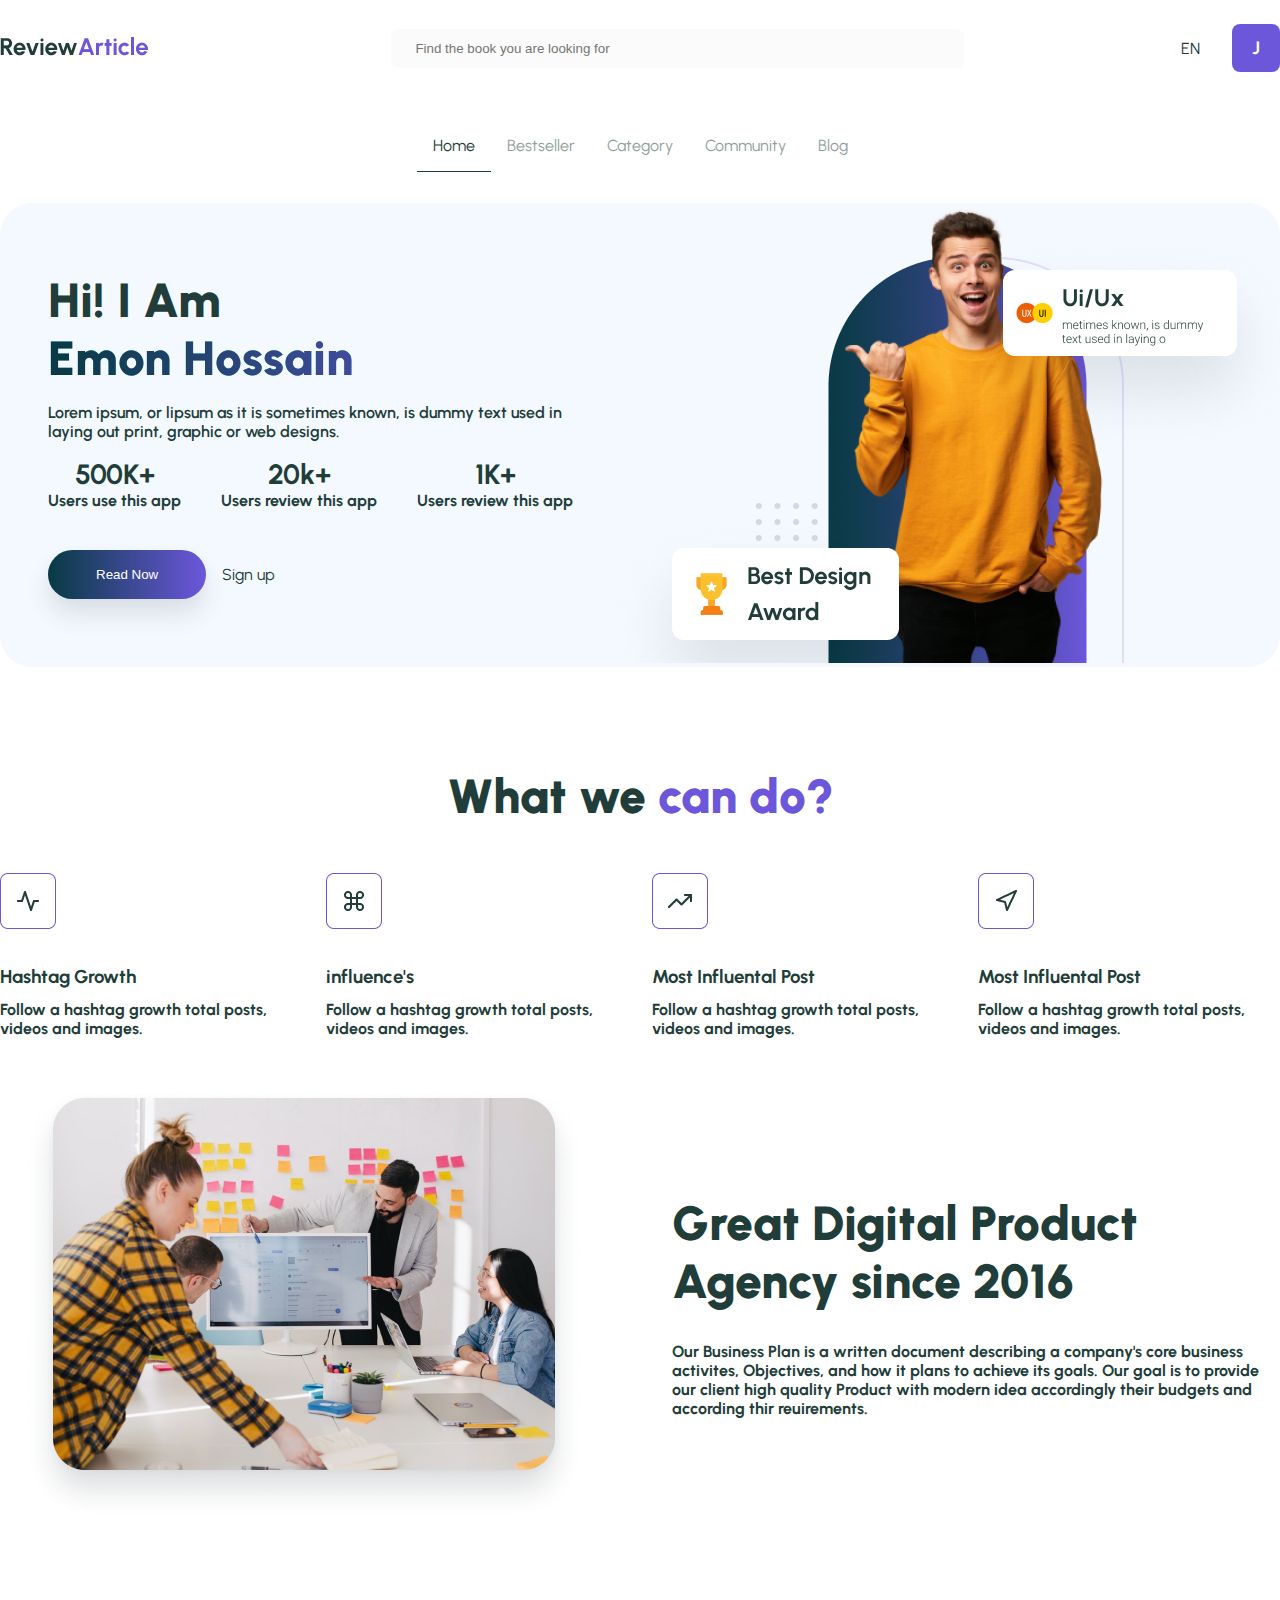
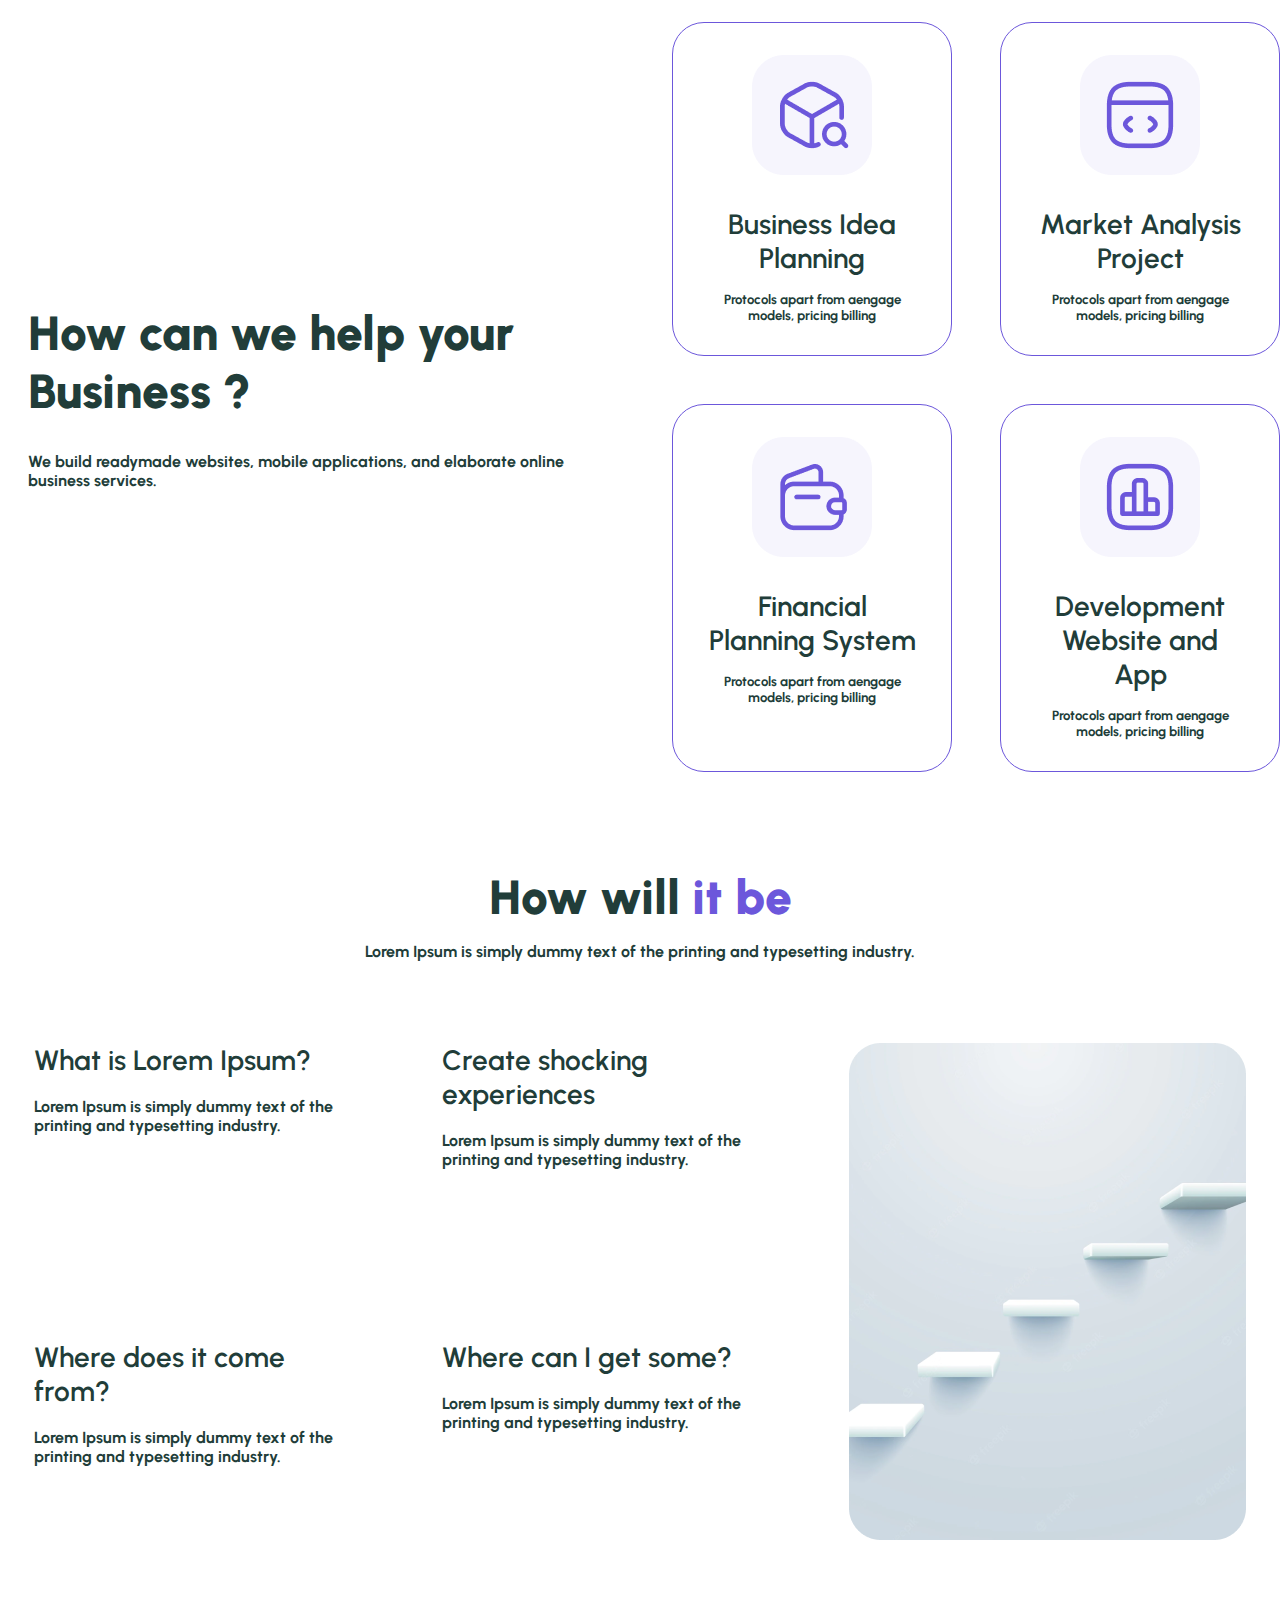
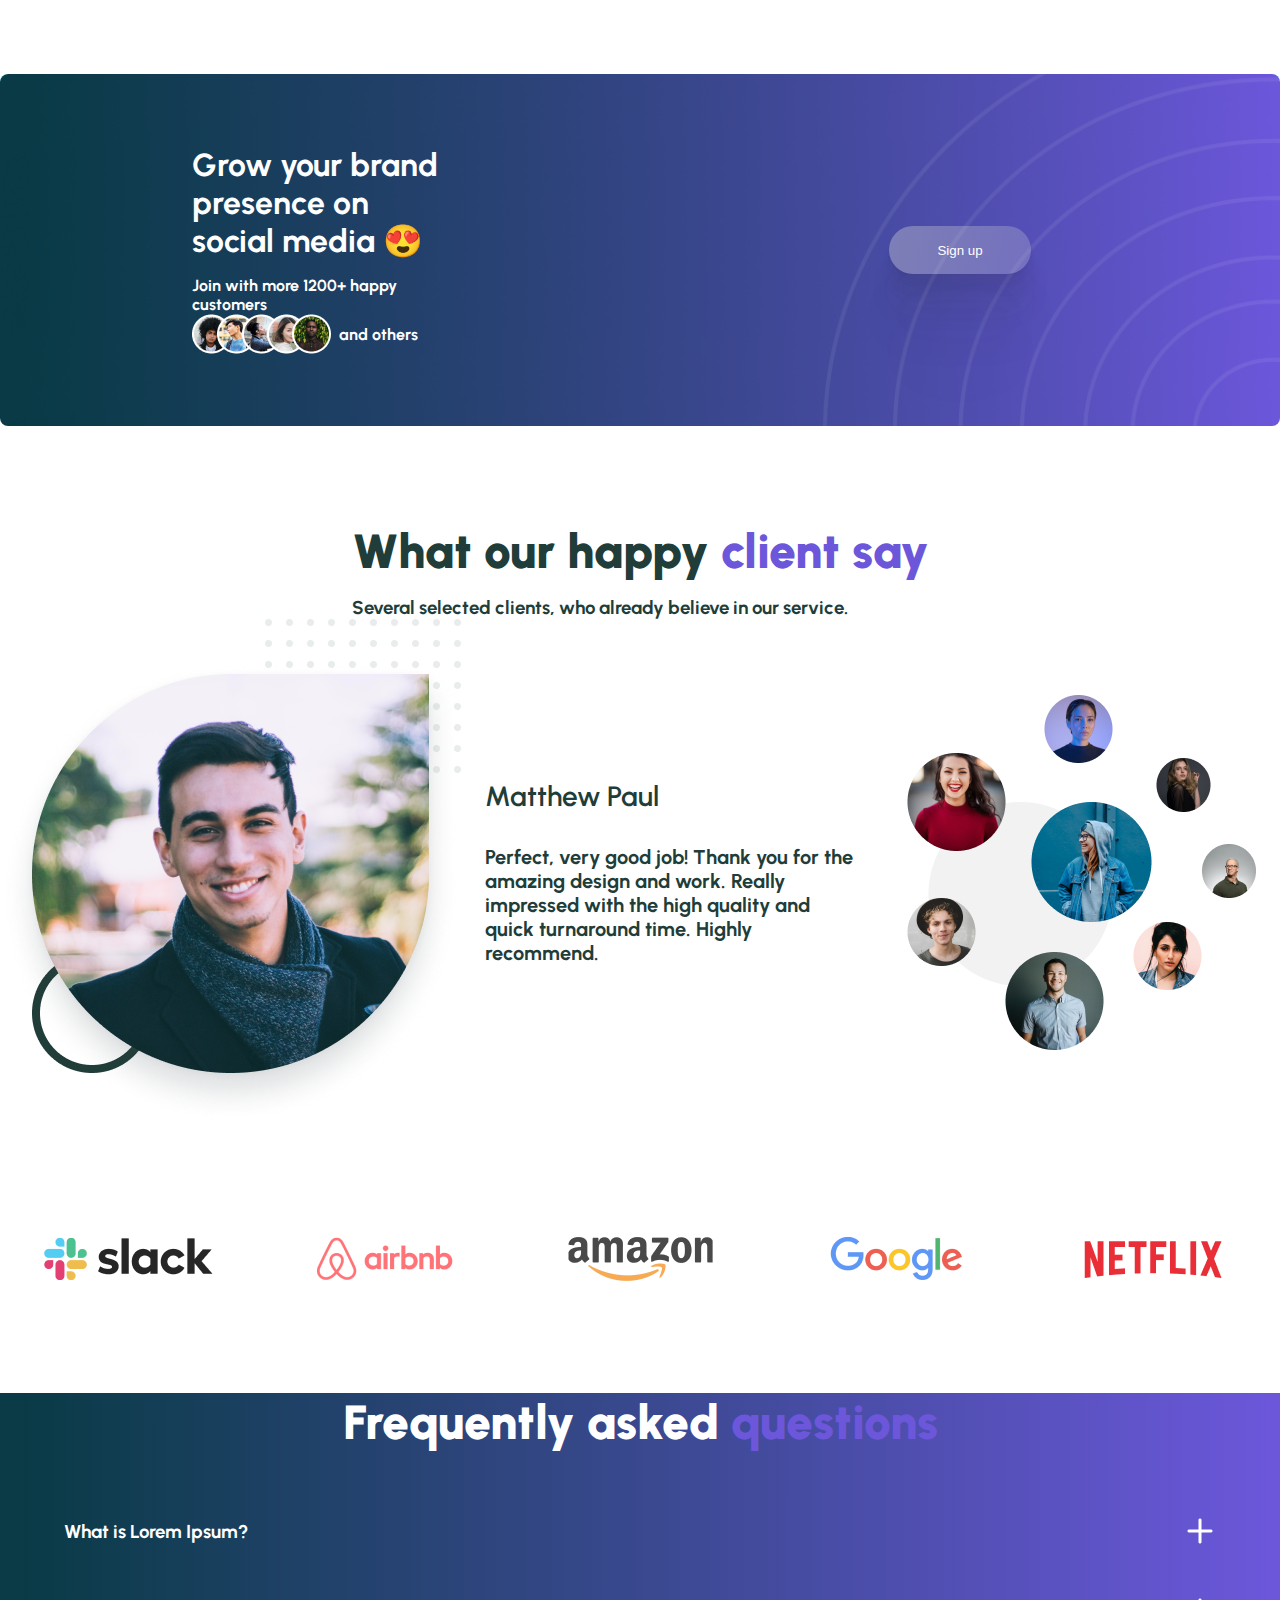
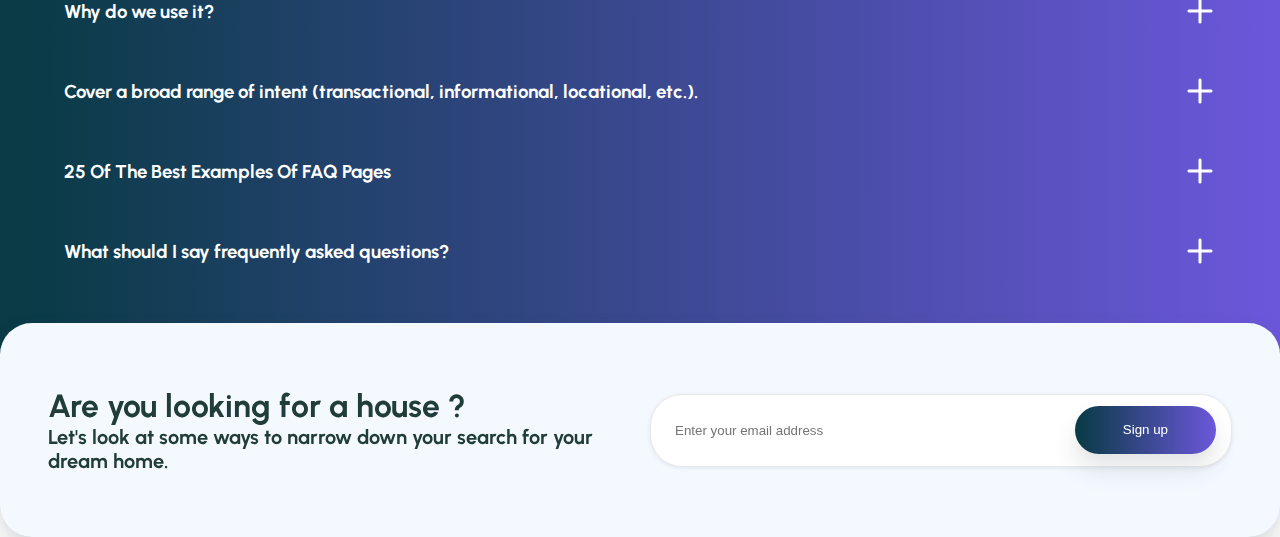
==== commit 59a68f58: "Brand & Frequently section" ====
--- a/index.html
+++ b/index.html
@@ -275,6 +275,62 @@
           <img src="./images/Frame 71.png" alt="img" />
         </div>
       </section>
+      <!-- BRAND SECTION -->
+      <section class="brand">
+        <img src="./images/image 3.png" alt="img" />
+        <img src="./images/image 8.png" alt="img" />
+        <img src="./images/image 4.png" alt="img" />
+        <img src="./images/image 5.png" alt="img" />
+        <img src="./images/image 7.png" alt="img" />
+      </section>
+      <!-- FREQUENTLY SECTION -->
+      <section class="frequently">
+        <h2 class="frequently-title title">
+          Frequently asked <span class="title-color">questions</span>
+        </h2>
+        <div class="frequently-ask">
+          <ul class="frequently-items">
+            <li class="frequently-item">
+              <h3>What is Lorem Ipsum?</h3>
+              <img src="./images/icon/plus.png" alt="img" />
+            </li>
+            <li class="frequently-item">
+              <h3>Why do we use it?</h3>
+              <img src="./images/icon/plus.png" alt="img" />
+            </li>
+            <li class="frequently-item">
+              <h3>
+                Cover a broad range of intent (transactional, informational,
+                locational, etc.).
+              </h3>
+              <img src="./images/icon/plus.png" alt="img" />
+            </li>
+            <li class="frequently-item">
+              <h3>25 Of The Best Examples Of FAQ Pages</h3>
+              <img src="./images/icon/plus.png" alt="img" />
+            </li>
+            <li class="frequently-item">
+              <h3>What should I say frequently asked questions?</h3>
+              <img src="./images/icon/plus.png" alt="img" />
+            </li>
+          </ul>
+        </div>
+        <div class="frequently-house">
+          <div class="frequently-house-details">
+            <h2 class="frequently-house-details-title">
+              Are you looking for a house ?
+            </h2>
+            <h4 class="frequently-house-details-subtitle">
+              Let's look at some ways to narrow down your search for your dream
+              home.
+            </h4>
+          </div>
+          <div class="frequently-house-input">
+            <input type="text " placeholder="Enter your email address" />
+            <button class="btn-primary btn-house">Sign up</button>
+          </div>
+        </div>
+      </section>
     </main>
   </body>
 </html>
--- a/styles/style.css
+++ b/styles/style.css
@@ -451,3 +451,97 @@
 .client-info-subtitle {
   font-size: 1.25rem;
 }
+
+/* BRAND STYLES */
+.brand {
+  display: grid;
+  grid-template-columns: repeat(5, 1fr);
+  align-items: center;
+  justify-items: center;
+  max-width: 90rem;
+  width: 100%;
+  margin: auto;
+  margin-top: 6rem;
+  margin-bottom: 6rem;
+}
+
+/* FREQUENTLY STYLES  */
+.frequently {
+  display: grid;
+  grid-template-columns: repeat(1, 1fr);
+  background: var(--secondary-color);
+  gap: 3rem;
+  align-items: center;
+  justify-items: center;
+  position: relative;
+}
+
+.frequently-title {
+  color: var(--white-text-color);
+}
+
+.frequently-ask {
+  width: 100%;
+  margin-bottom: 8rem;
+}
+
+.frequently-items {
+  width: 100%;
+}
+
+.frequently-item {
+  display: flex;
+  justify-content: space-between;
+  align-items: center;
+  margin-bottom: 1rem;
+  color: var(--white-text-color);
+  padding: 1rem 4rem;
+}
+
+.frequently-house {
+  background: #f4f9ff;
+  box-shadow: 0px 2px 8px rgba(117, 131, 142, 0.08),
+    0px 20px 32px rgba(52, 60, 68, 0.16);
+  backdrop-filter: blur(80px);
+  /* Note: backdrop-filter has minimal browser support */
+  border-radius: 32px;
+  padding: 4rem 3rem;
+  max-width: 90rem;
+  width: 100%;
+  display: grid;
+  grid-template-columns: repeat(2, 1fr);
+  gap: 1.25rem;
+  align-items: center;
+  justify-items: end;
+  position: absolute;
+  top: 33.125rem;
+}
+
+.frequently-house-details-title {
+  font-weight: 700;
+  font-size: 2rem;
+}
+
+.frequently-house-details-subtitle {
+  font-size: 1.25rem;
+}
+
+.frequently-house-input {
+  width: 100%;
+  position: relative;
+}
+
+.frequently-house-input input {
+  padding: 1.75rem 1.5rem;
+  background: #ffffff;
+  border: 1px solid #e8e9ea;
+  box-shadow: 0px 1px 4px rgba(52, 60, 68, 0.1);
+  border-radius: 2rem;
+  width: 100%;
+}
+
+.btn-house {
+  position: absolute;
+  right: 1rem;
+  top: 0.75rem;
+}
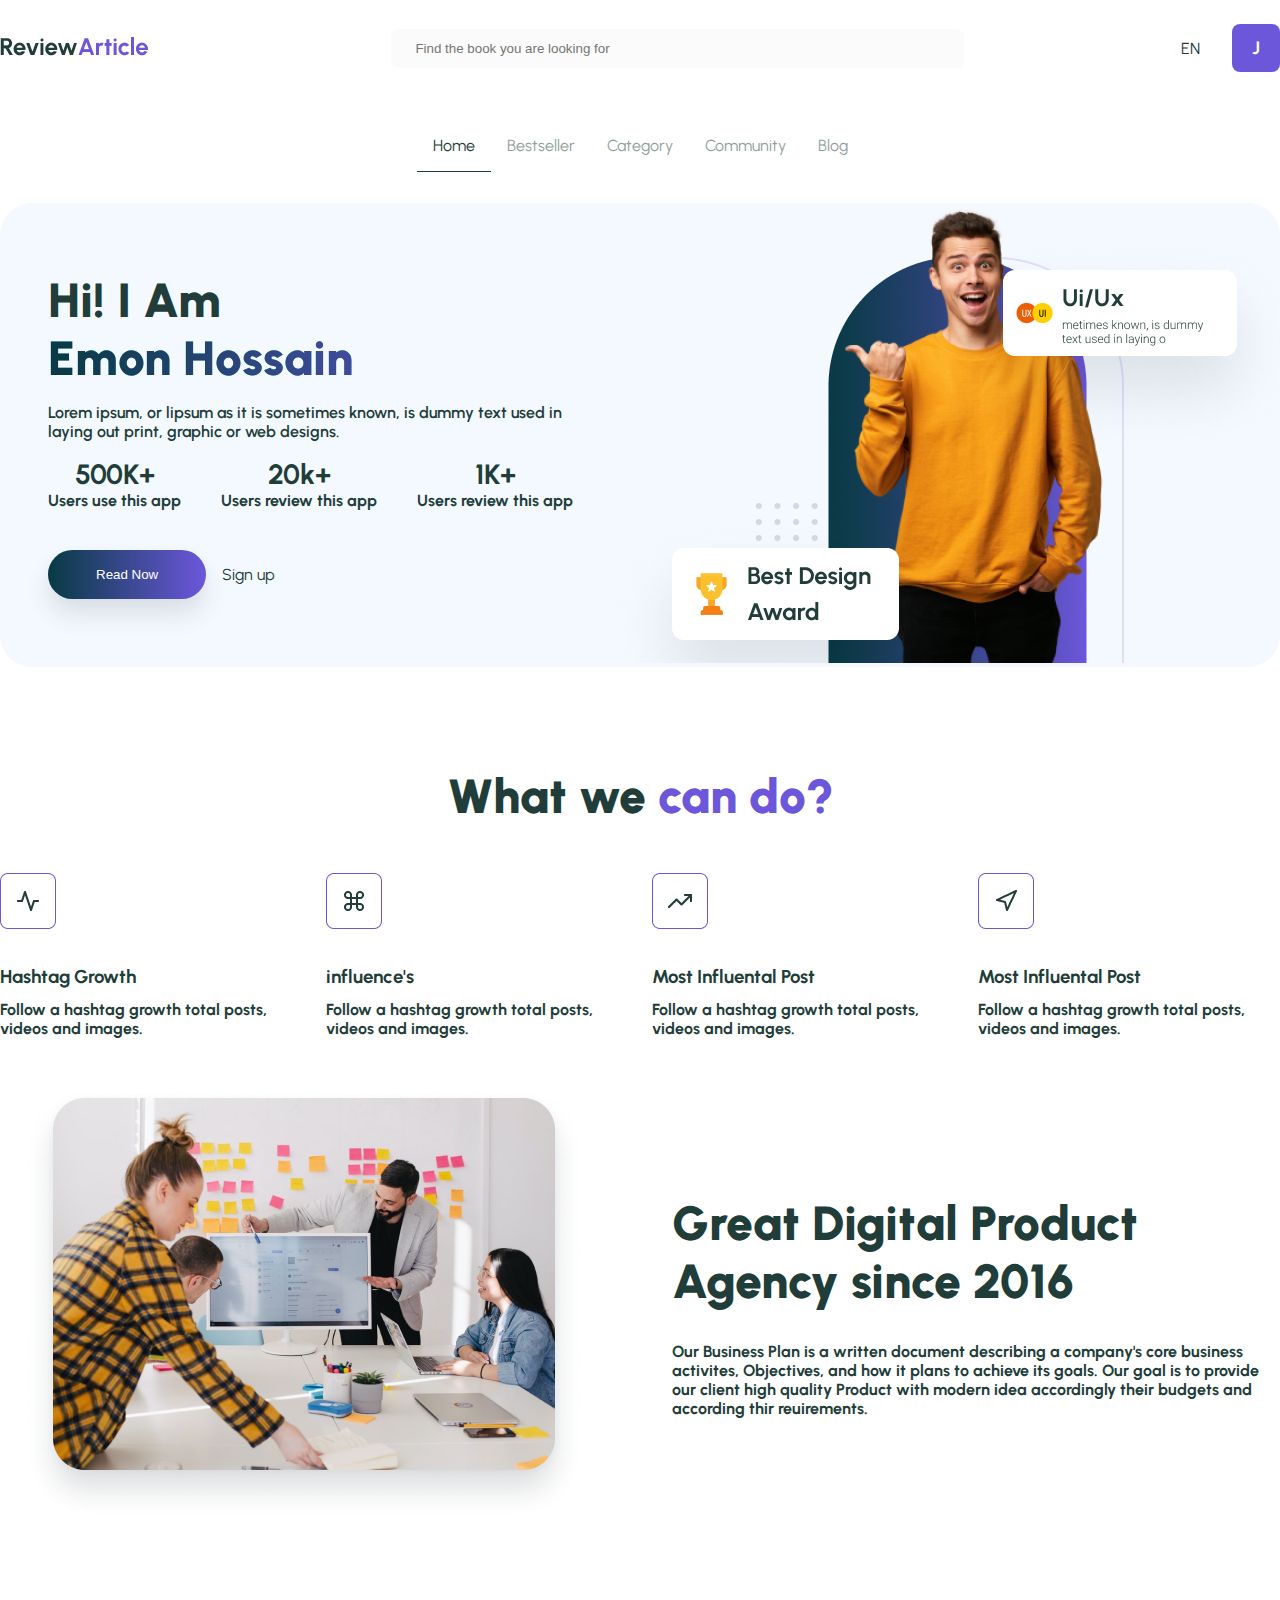
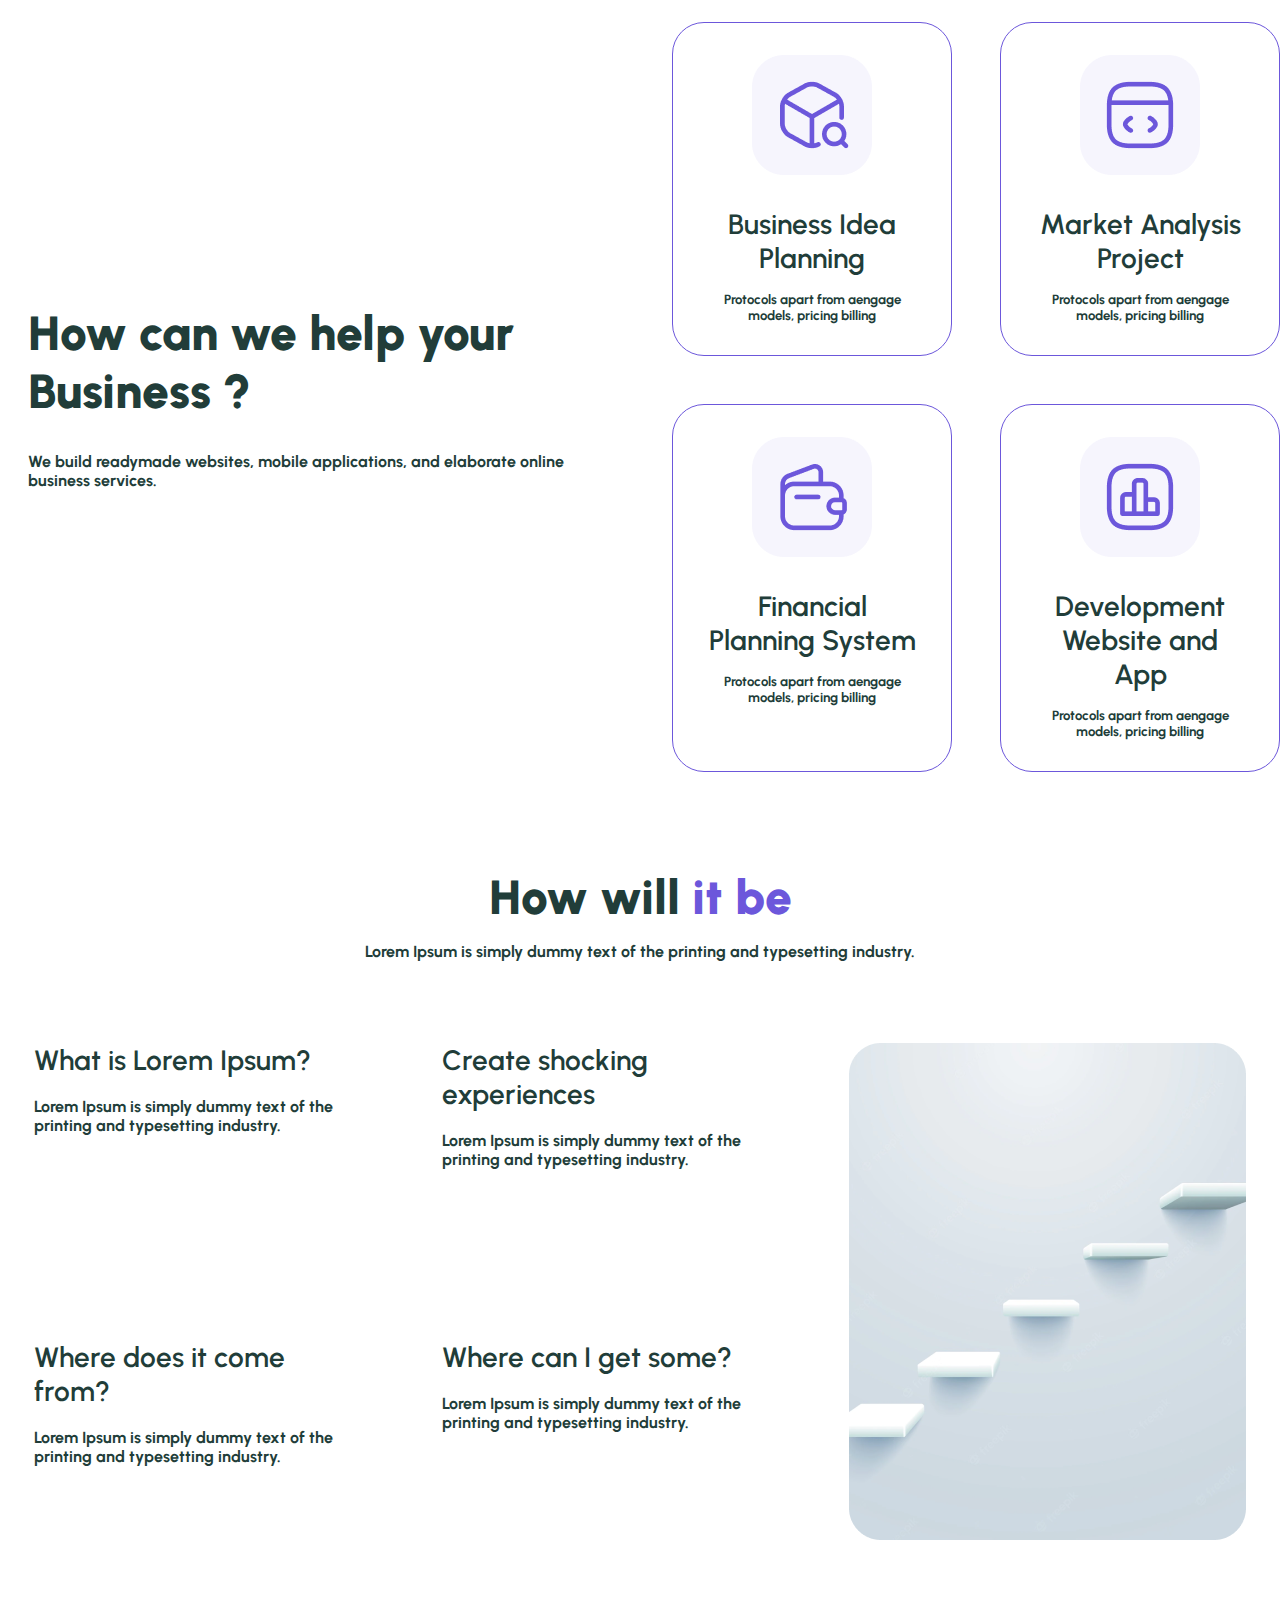
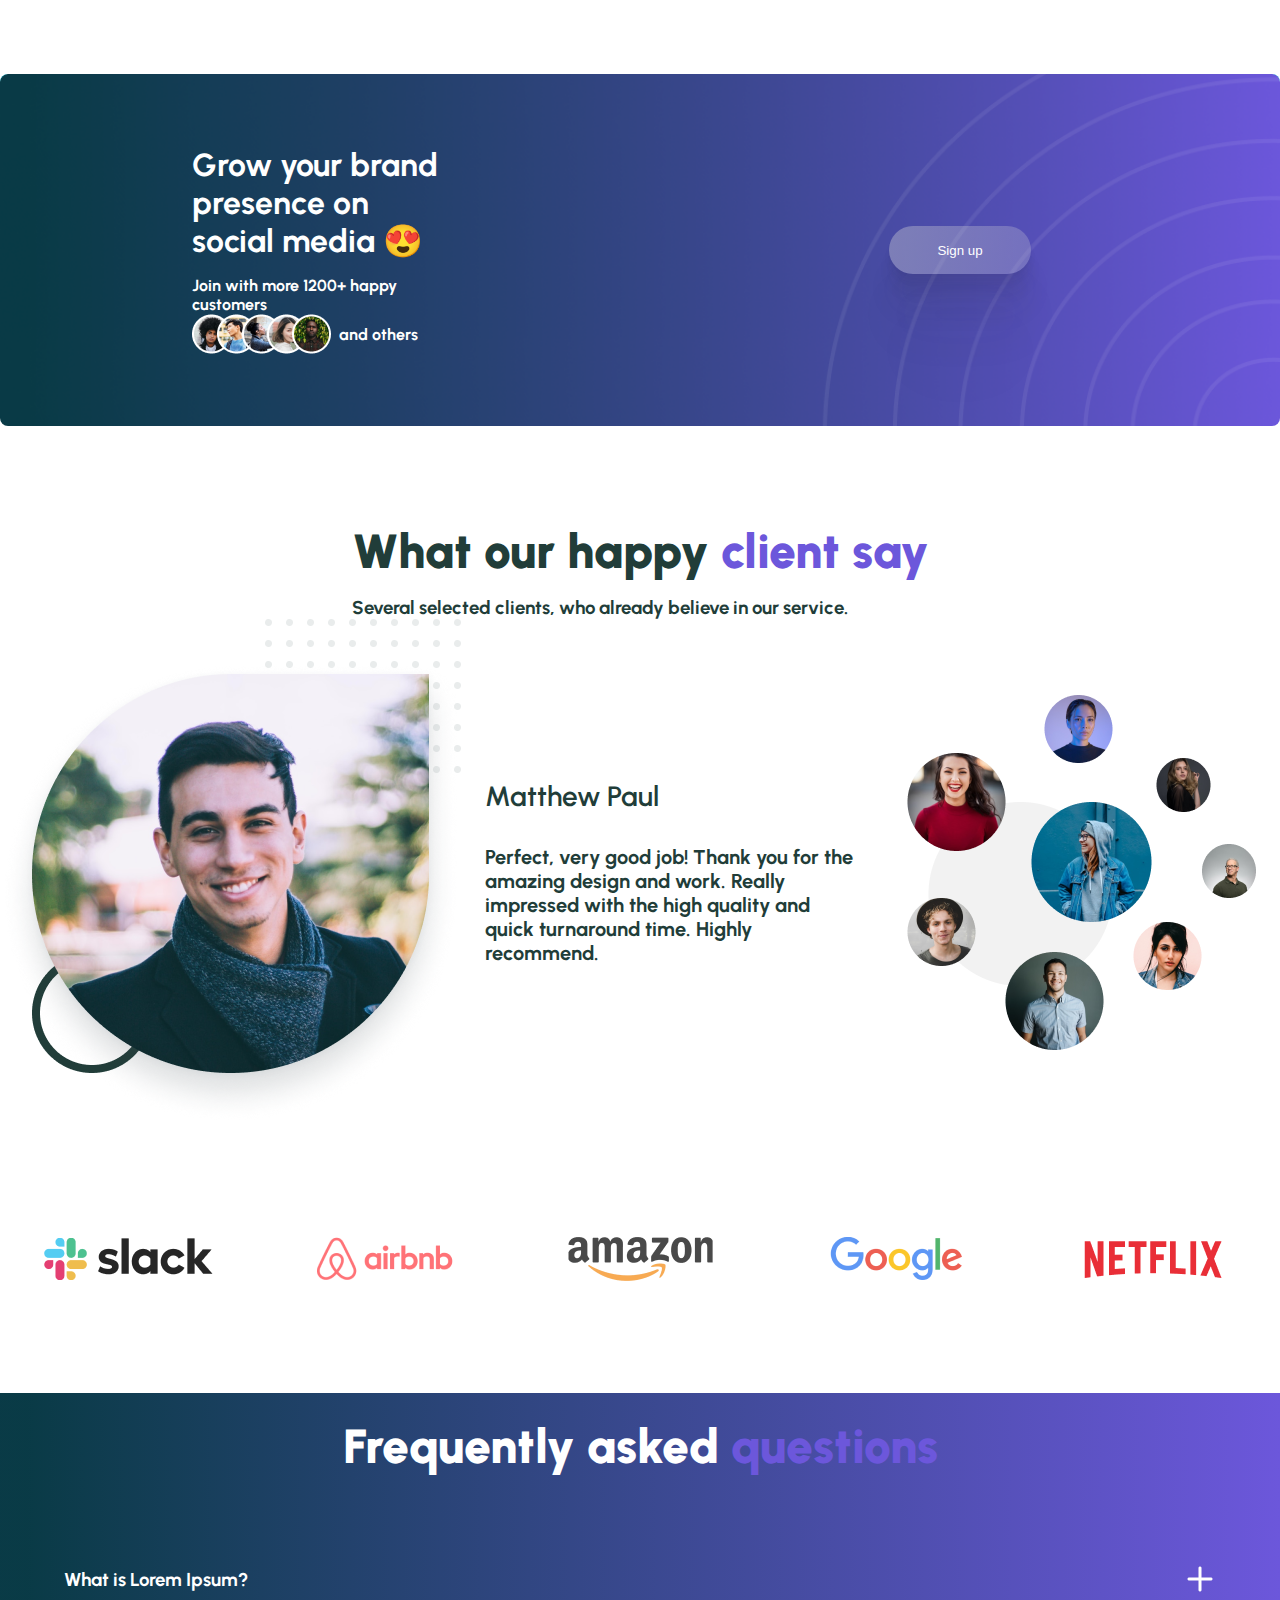
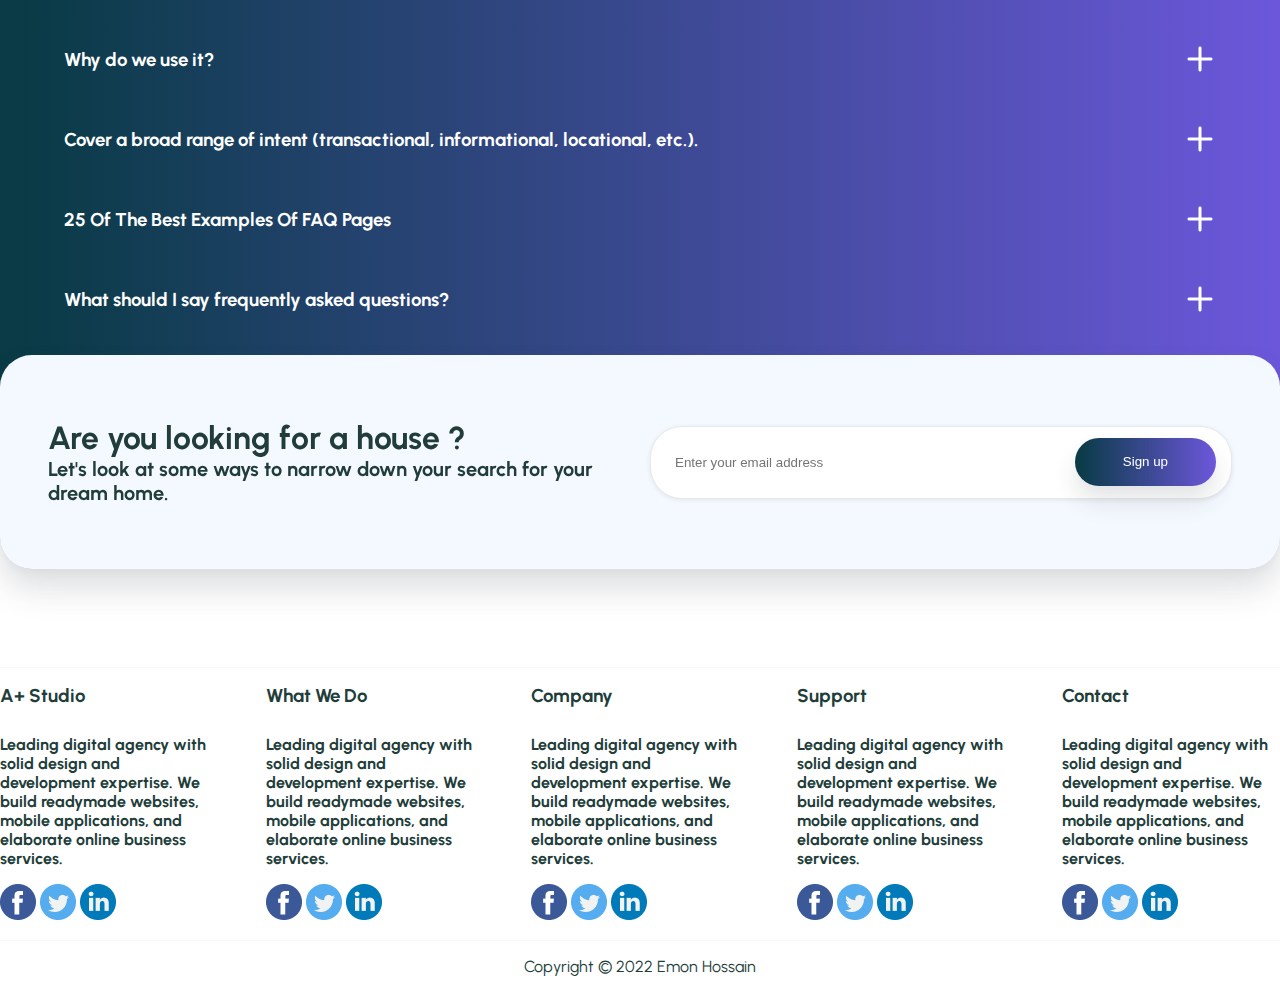
==== commit e427064f: "Footer section" ====
--- a/index.html
+++ b/index.html
@@ -332,5 +332,77 @@
         </div>
       </section>
     </main>
+    <!-- FOOTER SECTION -->
+    <footer class="footer">
+      <div class="footer-details">
+        <div class="footer-studio">
+          <h3 class="footer-studio-title">A+ Studio</h3>
+          <h4 class="footer-studio-subtitle">
+            Leading digital agency with solid design and development expertise.
+            We build readymade websites, mobile applications, and elaborate
+            online business services.
+          </h4>
+          <div class="social">
+            <img src="./images/facebook.png" alt="img" />
+            <img src="./images/twitter.png" alt="img" />
+            <img src="./images/linkedin.png" alt="img" />
+          </div>
+        </div>
+
+        <div class="footer-studio">
+          <h3 class="footer-studio-title">What We Do</h3>
+          <h4 class="footer-studio-subtitle">
+            Leading digital agency with solid design and development expertise.
+            We build readymade websites, mobile applications, and elaborate
+            online business services.
+          </h4>
+          <div class="social">
+            <img src="./images/facebook.png" alt="img" />
+            <img src="./images/twitter.png" alt="img" />
+            <img src="./images/linkedin.png" alt="img" />
+          </div>
+        </div>
+        <div class="footer-studio">
+          <h3 class="footer-studio-title">Company</h3>
+          <h4 class="footer-studio-subtitle">
+            Leading digital agency with solid design and development expertise.
+            We build readymade websites, mobile applications, and elaborate
+            online business services.
+          </h4>
+          <div class="social">
+            <img src="./images/facebook.png" alt="img" />
+            <img src="./images/twitter.png" alt="img" />
+            <img src="./images/linkedin.png" alt="img" />
+          </div>
+        </div>
+        <div class="footer-studio">
+          <h3 class="footer-studio-title">Support</h3>
+          <h4 class="footer-studio-subtitle">
+            Leading digital agency with solid design and development expertise.
+            We build readymade websites, mobile applications, and elaborate
+            online business services.
+          </h4>
+          <div class="social">
+            <img src="./images/facebook.png" alt="img" />
+            <img src="./images/twitter.png" alt="img" />
+            <img src="./images/linkedin.png" alt="img" />
+          </div>
+        </div>
+        <div class="footer-studio">
+          <h3 class="footer-studio-title">Contact</h3>
+          <h4 class="footer-studio-subtitle">
+            Leading digital agency with solid design and development expertise.
+            We build readymade websites, mobile applications, and elaborate
+            online business services.
+          </h4>
+          <div class="social">
+            <img src="./images/facebook.png" alt="img" />
+            <img src="./images/twitter.png" alt="img" />
+            <img src="./images/linkedin.png" alt="img" />
+          </div>
+        </div>
+      </div>
+      <div class="copy">Copyright © 2022 Emon Hossain</div>
+    </footer>
   </body>
 </html>
--- a/styles/style.css
+++ b/styles/style.css
@@ -478,6 +478,7 @@
 
 .frequently-title {
   color: var(--white-text-color);
+  padding: 1.5rem;
 }
 
 .frequently-ask {
@@ -514,7 +515,7 @@
   align-items: center;
   justify-items: end;
   position: absolute;
-  top: 33.125rem;
+  top: 35.125rem;
 }
 
 .frequently-house-details-title {
@@ -545,3 +546,36 @@
   right: 1rem;
   top: 0.75rem;
 }
+
+/* FOOTER STYLES */
+.footer {
+  /* display: grid;
+  grid-template-columns: repeat(1, 1fr); */
+  max-width: 90rem;
+  width: 100%;
+  margin: auto;
+  margin-top: 12rem;
+}
+
+.footer-details {
+  display: grid;
+  grid-template-columns: repeat(5, 1fr);
+  gap: 3rem;
+  margin-bottom: 1rem;
+  border-top: 1px solid var(--bg-color);
+  padding-top: 1rem;
+}
+
+.footer-studio-title {
+  margin-bottom: 1.75rem;
+}
+
+.footer-studio-subtitle {
+  margin-bottom: 1rem;
+}
+
+.copy {
+  border-top: 1px solid var(--bg-color);
+  text-align: center;
+  padding: 1rem;
+}
